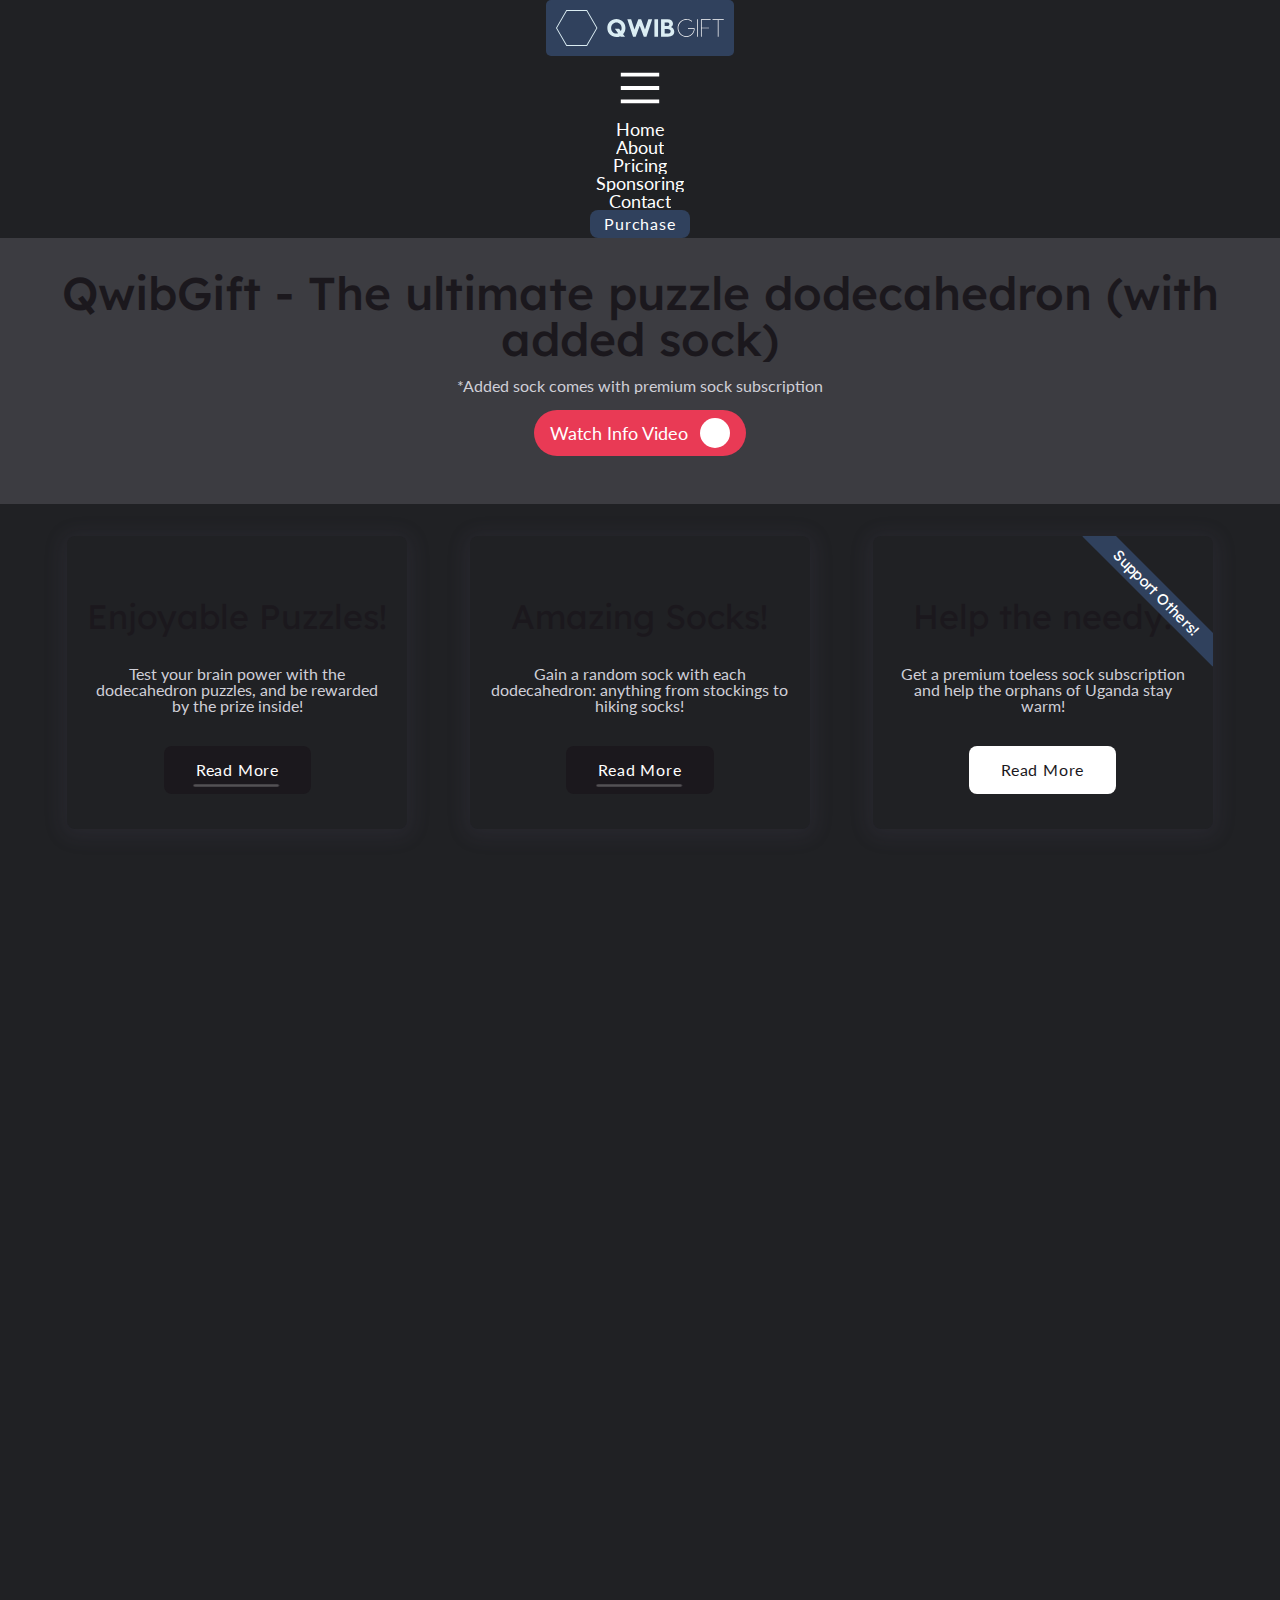
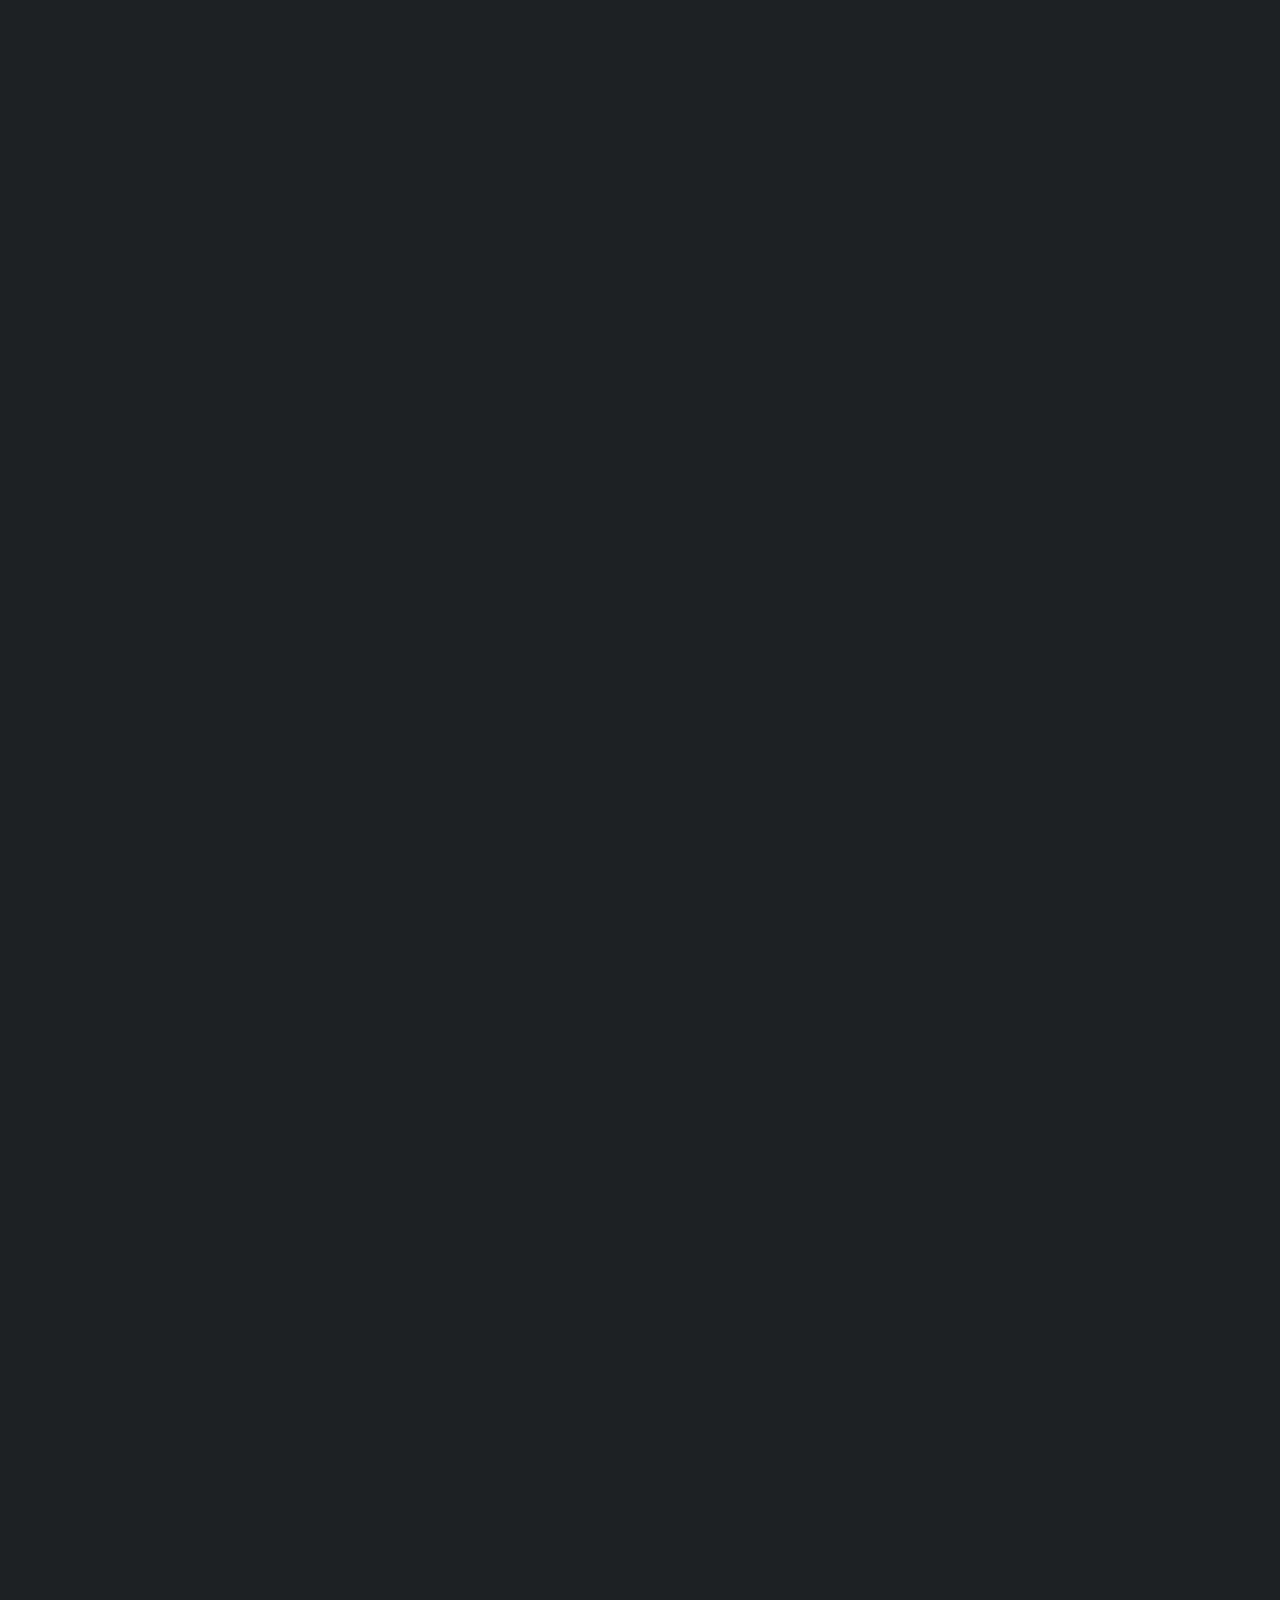
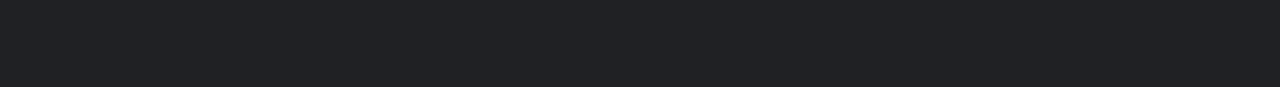
==== home/index.html @ b1cba9c9 "Index mobile compatibility" ====
<!DOCTYPE html>
<html>

<head>
	<meta charset="UTF-8">
	<meta name="viewport" content="width=device-width, initial-scale=1.0">
	<meta http-equiv="X-UA-Compatible" content="ie=edge">

	<title>QwibGift</title>

	<link rel="stylesheet" href="../resources/css/global.css">

	<link rel="stylesheet" href="../resources/css/styles/colors/palette-global.css">
	<link rel="stylesheet" href="../resources/css/styles/colors/c03.css">

	<link rel="stylesheet" href="../resources/css/styles/fonts/font-global.css">
	<link rel="stylesheet" href="../resources/css/styles/fonts/f01.css">

	<link rel="stylesheet" href="../resources/css/styles/btn/global.css">
	<link rel="stylesheet" href="../resources/css/styles/btn/round.css">

	<link rel="stylesheet" href="../resources/css/styles/sections/layout-headline.css">

	<link rel="stylesheet" href="../resources/css/styles/sections/layouts.css">

	<link rel="stylesheet" href="../resources/css/darktoggle.css">
	<link rel="stylesheet" href="../resources/css/grid.css">
	<link rel="stylesheet" href="../resources/css/header.css">
	<link rel="stylesheet" href="../resources/css/footer.css">
	<link rel="stylesheet" href="../resources/css/index.css">

	<link rel="stylesheet" href="../resources/css/animate.css">

	<!-- Font Awesome Source -->
	<script src="https://kit.fontawesome.com/73a2cc1270.js" crossorigin="anonymous">

	</script>

</head>

<body class="dark transition" id="body">

	<header>
		<nav class="header header-light sticky" data-offset="500">
			<div class="sheet sheet-1 grid-layout notransition bounceInDown animated slow">

				<a class="header-logo btn btn-1 grid-item grid-item-1">
					<svg width="188" height="56" viewBox="0 0 377 112" class="qwibgiftlogo">
						<defs></defs>
						<g featurekey="rootContainer" transform="matrix(1,0,0,1,0,0)" fill="var(--colors-primary)" class="logoBackground">
							<rect xmlns="http://www.w3.org/2000/svg" width="377" height="112" rx="10" ry="10"></rect>
						</g>
						<g featurekey="nRdZyp-0" transform="matrix(0.8862083520949727,0,0,0.8862083520949727,20,20)" fill="#dbedf3">
							<path xmlns="http://www.w3.org/2000/svg" d="M23.453,81.245L0,40.623L23.453,0H70.36l23.454,40.623L70.36,81.245H23.453z M69.205,79.246l22.299-38.622L69.205,1.999  H24.609L2.31,40.624l22.299,38.622H69.205L69.205,79.246z"></path>
						</g>
						<g featurekey="nameLeftFeature-0" transform="matrix(2.500000066227385,0,0,2.500000066227385,120.7500008940697,23.49999675485814)"
						 fill="#dbedf3">
							<path d="M15.42 13 c0 1.98 -0.72 3.66 -1.88 4.92 l1.56 2.08 l-3.44 0 l-0.36 -0.48 c-0.96 0.44 -2.02 0.68 -3.14 0.68 c-3.9 0 -7.26 -2.94 -7.26 -7.2 s3.36 -7.2 7.26 -7.2 s7.26 2.94 7.26 7.2 z M8.16 17.46 c0.5 0 0.96 -0.08 1.4 -0.24 l-2.66 -3.54 l3.44 0 l1.36 1.82 c0.44 -0.7 0.68 -1.56 0.68 -2.5 c0 -2.6 -1.86 -4.46 -4.22 -4.46 s-4.22 1.86 -4.22 4.46 s1.86 4.46 4.22 4.46 z M36.86 6 l-4.6 14 l-2.1 0 l-3.28 -8.86 l-3.26 8.86 l-2.1 0 l-4.6 -14 l3.08 0 l2.68 8.3 l3.06 -8.3 l2.3 0 l3.06 8.3 l2.68 -8.3 l3.08 0 z M41.58 6 l0 14 l-2.92 0 l0 -14 l2.92 0 z M51.7 12.24 c1.48 0.4 2.88 1.72 2.88 3.66 c0 2.54 -1.6 4.1 -5.08 4.1 l-5.52 0 l0 -14 l5.22 0 c2.9 0 4.36 1.64 4.36 3.52 c0 1.48 -0.96 2.32 -1.86 2.72 z M48.92 8.56 l-2.02 0 l0 2.82 l2.02 0 c1.24 0 1.74 -0.58 1.74 -1.42 c0 -0.9 -0.58 -1.4 -1.74 -1.4 z M49.34 17.44 c1.6 0 2.32 -0.66 2.32 -1.9 c0 -1.06 -0.72 -1.8 -2.44 -1.8 l-2.32 0 l0 3.7 l2.44 0 z"></path>
						</g>
						<g featurekey="nameRightFeature-0" transform="matrix(2.500000066227385,0,0,2.500000066227385,261.7499985098839,23.49999675485814)"
						 fill="#ffffff">
							<path d="M14.52 13.3 c0.04 4.28 -3.02 6.9 -6.56 6.9 s-7.06 -2.98 -7.06 -7.2 s3.62 -7.2 7.06 -7.2 c1.68 0 3.26 0.6 4.56 1.66 l-0.4 0.46 c-1.18 -1 -2.64 -1.52 -4.1 -1.52 c-3.14 0 -6.54 2.68 -6.54 6.6 s3.28 6.6 6.48 6.6 c3 0 5.74 -2.02 6 -5.74 l-4.76 0 l0 -0.56 l5.32 0 z M17.2 6 l0 14 l-0.58 0 l0 -14 l0.58 0 z M27.36 6.52 l-7.18 0 l0 6.18 l5.94 0 l0 0.5 l-5.94 0 l0 6.8 l-0.58 0 l0 -14 l7.76 0 l0 0.52 z M37.9 6 l0 0.58 l-4.22 0 l0 13.42 l-0.58 0 l0 -13.42 l-4.24 0 l0 -0.58 l9.04 0 z"></path>
						</g>
					</svg>
				</a>

				<div class="header-burger grid-item grid-item-8 btn btn-3">

					<button id="header-burger" class="menu" onclick="this.classList.toggle('opened');this.setAttribute('aria-expanded', this.classList.contains('opened'));toggleMobileItemList()" aria-label="Main Menu">
                            <svg width="64" height="64" viewBox="0 0 100 100">
                                <path class="line line1" d="M 20,29.000046 H 80.000231 C 80.000231,29.000046 94.498839,28.817352 94.532987,66.711331 94.543142,77.980673 90.966081,81.670246 85.259173,81.668997 79.552261,81.667751 75.000211,74.999942 75.000211,74.999942 L 25.000021,25.000058" />
                                <path class="line line2" d="M 20,50 H 80" />
                                <path class="line line3" d="M 20,70.999954 H 80.000231 C 80.000231,70.999954 94.498839,71.182648 94.532987,33.288669 94.543142,22.019327 90.966081,18.329754 85.259173,18.331003 79.552261,18.332249 75.000211,25.000058 75.000211,25.000058 L 25.000021,74.999942" />
                            </svg>
                        </button>
                        
                    </div>

				<div class="header-item grid-item grid-item-2 body-large">
					<a class="header-link active"><span>Home</span></a>
                    </div>

                    <div class="header-item grid-item grid-item-3 body-large">
                        <a class="header-link" href="../about"><span>About</span></a>
                    </div>

                    <div class="header-item grid-item grid-item-4 body-large">
                        <a class="header-link" href="../pricing"><span>Pricing</span></a>
                    </div>

                    <div class="header-item grid-item grid-item-5 body-large">
                        <a class="header-link" href="../sponsoring"><span>Sponsoring</span></a>
                    </div>

                    <div class="header-item grid-item grid-item-6 body-large">
                        <a class="header-link" href="../contact"><span>Contact</span></a>
                    </div>

                    <div class="header-item grid-item grid-item-7 body-large">
                        <a class="btn btn-2 btn-solid btn-solid-primary" style="--btn-solid-padding-primary: 6px 14px; background-color:var(--colors-primary)" href="../pricing">Purchase</a>
                    </div>

                    

                </div>
            </nav>
        </header>



        <section class="section section-1">
            <div class="sheet sheet-1 grid-layout">

                <h3 class="grid-item grid-item-1 animated bounceInLeft">QwibGift - The ultimate puzzle dodecahedron (with added sock)</h3>

                <p class="grid-item grid-item-2 body animated bounceInLeft delay-20ms">*Added sock comes with premium sock subscription</p>

                <a href="#" class="grid-item grid-item-3 btn btn-1 body-large animated bounceInLeft delay-40ms">
                    Watch Info Video 
                    <i class="fas fa-play-circle btn-play-icon" style="color: var(--colors-secondary)!important"></i>
                </a>

                <div class="grid-item grid-item-4 animated bounceInRight delay-60ms">
                    <img src="../resources/img/dodecahedron.png" alt="" width="256" preserveAspectRatio="true" class="notransition">
                </div>

                <div class="sheet-background grid-item grid-item-5"></div>

            </div>
        </section>



        <section class="section section-2">
            <div class="sheet sheet-1 grid-layout animated fadeInUp delay-60ms">

                <div class="tile-card grid-item grid-item-1">

                    <div class="icon">
                        <img src="../resources/img/cards/card-1.svg" alt="" class="image image-1">
                    </div>

                    <div class="main">
                        <h5>Enjoyable Puzzles!</h5>
                        <p class="body">Test your brain power with the dodecahedron puzzles, and be rewarded by the prize inside!</p>
                        <a href="../about" class="btn btn-1 btn-solid btn-solid-primary btn-scribble">
                            <span>
                                Read More
                                <svg viewBox="0 0 70 36">
                                    <path d="M6.9739 30.8153H63.0244C65.5269 30.8152 75.5358 -3.68471 35.4998 2.81531C-16.1598 11.2025 0.894099 33.9766 26.9922 34.3153C104.062 35.3153 54.5169 -6.68469 23.489 9.31527" />
                                </svg>
                            </span>
                        </a>
                    </div>

                </div>

                <div class="tile-card grid-item grid-item-2">

                    <div class="icon">
                        <img src="../resources/img/cards/card-2.svg" alt="" class="image image-2">
                    </div>

                    <div class="main">
                        <h5>Amazing Socks!</h5>
                        <p class="body">Gain a random sock with each dodecahedron: anything from stockings to hiking socks!</p>
                        <a href="../about" class="btn btn-2 btn-solid btn-solid-primary btn-scribble">
                            <span>
                                Read More
                                <svg viewBox="0 0 70 36">
                                    <path d="M6.9739 30.8153H63.0244C65.5269 30.8152 75.5358 -3.68471 35.4998 2.81531C-16.1598 11.2025 0.894099 33.9766 26.9922 34.3153C104.062 35.3153 54.5169 -6.68469 23.489 9.31527" />
                                </svg>
                            </span>
                        </a>
                    </div>

                </div>

                <div class="tile-card grid-item grid-item-3">
                    <h6 class="banner animated zoomIn delay-1s">Support Others!</h6>

                    <div class="icon">
                        <img src="../resources/img/cards/card-3.svg" alt="" class="image image-3">
                    </div>

                    <div class="main">
                        <h5>Help the needy!</h5>
                        <p class="body">Get a premium toeless sock subscription and help the orphans of Uganda stay warm!</p>
                        <a href="../about" class="btn btn-3 btn-solid btn-solid-secondary btn-scribble">
                            <span>
                                Read More
                                <svg viewBox="0 0 70 36">
                                    <path d="M6.9739 30.8153H63.0244C65.5269 30.8152 75.5358 -3.68471 35.4998 2.81531C-16.1598 11.2025 0.894099 33.9766 26.9922 34.3153C104.062 35.3153 54.5169 -6.68469 23.489 9.31527" />
                                </svg>
                            </span>
                        </a>
                    </div>

                </div>

            </div>
        </section>



        <section class="section section-3">
            <div class="sheet sheet-1 grid-layout">

                <div class="grid-item grid-item-6 animated fadeInRight">
                    <img src="../resources/img/satisfied.svg" alt="" class="image image-1">
                </div>

                <div class="grid-item grid-item-1 animated fadeInUp">
                    <p class="caption body-large">About Us</p>
                </div>

                <div class="grid-item grid-item-2 animated fadeInUp">
                    <h3>The number #1 Gift Subscription Service</h3>
                </div>

                <div class="grid-item grid-item-3 animated fadeInUp">
                    <div class="divider"></div>
                </div>

                <div class="grid-item grid-item-4 animated fadeInUp">
                    <p class="body-large">QwibGift is the world’s best subscription service for using your brain and also increasing your sock collection. At the end of each month you’ll receive a box containing an amazing dodecahedron, with a puzzle to open it, that help level up your thinking skills, knowledge, or warmth of your feet. For such a low cost, the service is well worth it!</p>
                </div>

                <div class="grid-item grid-item-5 animated fadeInUp">
                    <a href="../about" class="btn btn-1 btn-solid btn-solid-secondary btn-scribble">
                        <span>
                            Read More
                            <svg viewBox="0 0 70 36">
                                <path d="M6.9739 30.8153H63.0244C65.5269 30.8152 75.5358 -3.68471 35.4998 2.81531C-16.1598 11.2025 0.894099 33.9766 26.9922 34.3153C104.062 35.3153 54.5169 -6.68469 23.489 9.31527" />
                            </svg>
                        </span>
                    </a>
                </div>

                <div class="sheet-background grid-item grid-item-7"></div>

            </div>
        </section>



        <section class="section section-4">
            <div class="sheet sheet-1 grid-layout notransition">

                <div class="grid-item grid-item-1">
                    <p class="caption body-large">About The Prize</p>
                </div>

                <div class="grid-item grid-item-2">
                    <h3 style="height: 1.2em;">The Dodecahedron: more info</h3>
                </div>

                <div class="grid-item grid-item-3">
                    <div class="divider"></div>
                </div>

                <div class="grid-item grid-item-4 container">
                    <div class="container-item">
                        <div class="icon">
                            <i class="fas fa-socks"></i>
                        </div>
                        <h5>Socks!</h5>
                        <p class="body">If you get a sock subscription, there is a 100% chance to get a sock inside your dodecahedron</p>
                    </div>
                    <div class="container-item">
                        <div class="icon">
                            <i class="fas fa-recycle"></i>
                        </div>
                        <h5>Recyclable!</h5>
                        <p class="body">Qwibgift, in its efforts to help the environment, have made every substance in the package entirely recyclable</p>
                    </div>
                    <div class="container-item">
                        <div class="icon">
                            <i class="fa-solid fa-money-bill-1-wave"></i>
                        </div>
                        <h5>Affordable!</h5>
                        <p class="body">At a base price of £7.49 a month, and a charity subscription of £12.99, what reason is there to not get it?</p>
                    </div>
                    <div class="container-item">
                        <div class="icon">
                            <i class="fas fa-puzzle-piece"></i>
                        </div>
                        <h5>Puzzles!</h5>
                        <p class="body">We have a wide variety of puzzles, which a random one gets chosen from and placed onto your dodecahedron. Can you solve it?</p>
                    </div>
                    <div class="container-item">
                        <div class="icon">
                            <i class="fas fa-shapes"></i>
                        </div>
                        <h5>Complete the Set!</h5>
                        <p class="body">Subscribe for two months and get both socks! Test your luck and see if you can get two of the same!</p>
                    </div>
                    <div class="container-item">
                        <div class="icon">
                            <i class="fas fa-hand-holding-medical"></i>
                        </div>
                        <h5>Support Others!</h5>
                        <p class="body">Subscribe to our Toeless tier and support orphans in uganda (read more). Not only that, you can also get the first month on us!</p>
                    </div>
                    <div class="container-item">
                        <div class="icon">
                            <i class="fas fa-pause"></i>
                        </div>
                        <h5>EFAP Support!</h5>
                        <p class="body">Thanks to EFAP for promoting our services! Because of them, we have already helped 574+ Ugandan Orphans! </p>
                    </div>
                    <div class="container-item">
                        <div class="icon">
                            <i class="fas fa-hand-holding-dollar"></i>
                        </div>
                        <h5>30 Day Guarantee!</h5>
                        <p class="body">Full refund guarantee for 30 days after your first dodecahedron arrives - in case you arent satisfied!</p>
                    </div>
                </div>

            </div>
        </section>



        <section class="section section-5">

            <div class="sheet sheet-1 grid-layout">

                <div class="grid-item grid-item-1">
                    <p class="caption body-large">Pricing Plan</p>
                </div>

                <div class="grid-item grid-item-2">
                    <h3 style="height: 1.2em;">Choose the right tier for you</h3>
                </div>

                <div class="grid-item grid-item-3">
                    <div class="divider"></div>
                </div>

            </div>

            <div class="sheet sheet-2 grid-layout">

                <div class="tile-card grid-item grid-item-1">

                    <div class="main">
                        <p class="tier-name caption body-large">Basic</p>
                        
                        <div class="price">
                            <span class="symbol body">£</span>
                            <h1>7<span class="suffix">.49</span></h1>
                        </div>

                        <h5>Per month</h5>
                        <div class="divider"></div>

                        <div class="includes body">
                            <p>Dodecahedron <span class="suffix">with puzzle</span></p>
                            <p>Surprise gift <span class="suffix">inside</span></p>
                            <p>Upgrade tiers with <span class="suffix">refferal code</span></p>
                        </div>
                        <div class="divider"></div>

                        <a href="../pricing/tier1" class="btn btn-1 btn-solid btn-solid-primary btn-scribble">
                            <span>
                                Subscribe
                                <svg viewBox="0 0 70 36">
                                    <path d="M6.9739 30.8153H63.0244C65.5269 30.8152 75.5358 -3.68471 35.4998 2.81531C-16.1598 11.2025 0.894099 33.9766 26.9922 34.3153C104.062 35.3153 54.5169 -6.68469 23.489 9.31527" />
                                </svg>
                            </span>
                        </a>
                    </div>

                </div>

                <div class="tile-card grid-item grid-item-2">

                    <div class="main">
                        <p class="tier-name caption body-large">Sock</p>
                        
                        <div class="price">
                            <span class="symbol body">£</span>
                            <h1>9<span class="suffix">.99</span></h1>
                        </div>

                        <h5>Per month</h5>
                        <div class="divider"></div>

                        <div class="includes body">
                            <p>All of the previous tier, <span class="suffix"> plus...</span></p>
                            <p>Gauranteed sock included <span class="suffix">with the gift</span></p>
                            <p>30 day money back <span class="suffix">gaurantee</span></p>
                        </div>
                        <div class="divider"></div>

                        <a href="../pricing/tier2" class="btn btn-2 btn-solid btn-solid-primary btn-scribble">
                            <span>
                                Subscribe
                                <svg viewBox="0 0 70 36">
                                    <path d="M6.9739 30.8153H63.0244C65.5269 30.8152 75.5358 -3.68471 35.4998 2.81531C-16.1598 11.2025 0.894099 33.9766 26.9922 34.3153C104.062 35.3153 54.5169 -6.68469 23.489 9.31527" />
                                </svg>
                            </span>
                        </a>
                    </div>

                </div>

                <div class="tile-card grid-item grid-item-3">

                    <div class="main">
                        <p class="tier-name caption body-large">Charity</p>
                        
                        <div class="price">
                            <span class="symbol body">£</span>
                            <h1>12<span class="suffix">.49</span></h1>
                        </div>

                        <h5>Per month</h5>
                        <div class="divider"></div>

                        <div class="includes body">
                            <p>Toeless socks <span class="suffix">for added flair</span></p>
                            <p>Keep Ugandan Orphans <span class="suffix">warm</span></p>
                            <p>Help others <span class="suffix">while having fun</span></p>
                        </div>
                        <div class="divider"></div>

                        <a href="../pricing/tier3" class="btn btn-3 btn-solid btn-solid-secondary btn-scribble">
                            <span>
                                Subscribe
                                <svg viewBox="0 0 70 36">
                                    <path d="M6.9739 30.8153H63.0244C65.5269 30.8152 75.5358 -3.68471 35.4998 2.81531C-16.1598 11.2025 0.894099 33.9766 26.9922 34.3153C104.062 35.3153 54.5169 -6.68469 23.489 9.31527" />
                                </svg>
                            </span>
                        </a>
                    </div>

                </div>

            </div>

            <div class="mobile-btn">
                <a href="../pricing" class="btn btn-4 btn-solid btn-solid-secondary btn-scribble">
                            <span>
                                See Tiers
                                <svg viewBox="0 0 70 36">
                                    <path d="M6.9739 30.8153H63.0244C65.5269 30.8152 75.5358 -3.68471 35.4998 2.81531C-16.1598 11.2025 0.894099 33.9766 26.9922 34.3153C104.062 35.3153 54.5169 -6.68469 23.489 9.31527" />
                                </svg>
                            </span>
                        </a>
            </div>
        </section>



        <footer>
            <div class="sheet sheet-1 grid-layout">

                    <div class="grid-item grid-item-1">
                        <h3>Services</h3>
                        <ul>
                            <li class="body-small"><a href="../pricing">Pricing</a></li>
                            <li class="body-small"><a href="../about/charity">Charity</a></li>
                            <li class="body-small"><a href="../sponsoring">Sponsorships</a></li>
                        </ul>
                    </div>

                    <div class="grid-item grid-item-2">
                        <h3>About</h3>
                        <ul>
                            <li class="body-small"><a href="../about">Info</a></li>
                            <li class="body-small"><a href="../contact">Contact Us</a></li>
                            <li class="body-small"><a href="../about/legal">Legal</a></li>
                        </ul>
                    </div>

                    <div class="grid-item grid-item-3">
                        <p class="copyright body-large">Qwibgift © 2021</p>
                    </div>
                </div>
            </div>
        </footer>

        <div class="darkmode">
            <div class="day-night ">
                <button class="toggle">
                    <div>
                        <svg class="sun" viewBox="0 0 24 24">
                            <g class="lines">
                                <line x1="1" y1="12" x2="2" y2="12"/>
                                <line x1="4.2" y1="4.2" x2="4.9" y2="4.9"/>
                                <line x1="12" y1="1" x2="12" y2="2"/>
                                <line x1="19.8" y1="4.2" x2="19.1" y2="4.9"/>
                                <line x1="23" y1="12" x2="22" y2="12"/>
                                <line x1="19.8" y1="19.8" x2="19.1" y2="19.1"/>
                                <line x1="12" y1="23" x2="12" y2="22"/>
                                <line x1="4.2" y1="19.8" x2="4.9" y2="19.1"/>
                            </g>
                            <circle cx="12" cy="12" r="6"/>
                        </svg>
                        <svg class="moon" viewBox="0 0 24 24">
                            <path d="M18,16C12.5,16,8,11.5,8,6 c0-0.9,0.1-1.8,0.4-2.6C4.1,4.5,1,8.4,1,13c0,5.5,4.5,10,10,10c4.6,0,8.5-3.1,9.6-7.4C19.8,15.9,18.9,16,18,16z"/>
                            <g class="star-1">
                                <line x1="15" y1="1" x2="15" y2="5"/>
                                <line x1="13" y1="3" x2="17" y2="3"/>
                            </g>
                            <g class="star-2">
                                <line x1="21" y1="7" x2="21" y2="11"/>
                                <line x1="19" y1="9" x2="23" y2="9"/>
                            </g>
                        </svg>
                    </div>
                    <svg class="line" viewBox="0 0 52 36"></svg>
                </button>
            </div>
        </div>

        <script src="../resources/js/detect.js"></script>
        <script src="../resources/js/header.js"></script>

        <script src='../resources/js/darktogglegsap.js'></script>
        <script id="rendered-js" src="../resources/js/darktoggle.js"></script>

        <script src="../resources/js/addTransition.js"></script>

    </body>
</html>
---- resources/css/global.css ----
.light {
    --background:var(--colors-light);
    --alt-background:rgb(237, 237, 250);
    --color:var(--colors-dark);
    --p-color:var(--colors-grey-400);
    --footer-bg:var(--colors-grey-100);
    --footer-c:var(--color);
}

.dark {
    --background:#202124;
    --alt-background:rgb(60, 60, 65);
    --color:var(--colors-light);
    --p-color:var(--colors-grey-100);
    --footer-bg:var(--colors-grey-800);
}


.notransition {
    transition: none;
}

.menu {
  background-color: transparent;
  border: none;
  cursor: pointer;
  display: flex;
  padding: 0;
}
.line {
  fill: none;
  stroke: var(--color);
  stroke-width: 6;
  transition: stroke-dasharray 600ms cubic-bezier(0.4, 0, 0.2, 1),
    stroke-dashoffset 600ms cubic-bezier(0.4, 0, 0.2, 1);
}
.line1 {
  stroke-dasharray: 60 207;
  stroke-width: 6;
}
.line2 {
  stroke-dasharray: 60 60;
  stroke-width: 6;
}
.line3 {
  stroke-dasharray: 60 207;
  stroke-width: 6;
}
.opened .line1 {
  stroke-dasharray: 90 207;
  stroke-dashoffset: -134;
  stroke-width: 6;
}
.opened .line2 {
  stroke-dasharray: 1 60;
  stroke-dashoffset: -30;
  stroke-width: 6;
}
.opened .line3 {
  stroke-dasharray: 90 207;
  stroke-dashoffset: -134;
  stroke-width: 6;
}










:root {
    --section-width:1440px;
    --m-section-width:800px;
}

html {
    overflow-x: hidden;
}

body {
    max-width: 100%;
    height: 100vh;
    overflow-x:hidden;
    overflow-y:auto;
}

p {
    color:var(--p-color)!important;
}

::-webkit-scrollbar {
	width: 4px;
    z-index: 9999999999999999999;
    background: transparent;
}

::-webkit-scrollbar-thumb {
	background: var(--colors-primary-accent); 
}

::-webkit-scrollbar-thumb:hover {
  	background: var(--colors-accent-2-accent);
}

::-webkit-scrollbar-track {
  	border-radius: 10px;
}

::-webkit-scrollbar-track-piece {
	background: transparent;
}

img  {
    pointer-events:none;
}

body {
    margin:0px!important;
}

div,h1,h2,h3,h4,h5,h6,p {
    margin: 0;
}

h1,h2,h3,h4,h5,h6,p {
    background-color: transparent!important;
    transition: none
}

a {
    text-decoration:none;
    color:inherit;
}

.section {
    --block-padding: 32px 0 32px 0;
}

.sheet {
    width: var(--section-width) !important;
    margin: 0 auto !important;
    height:auto;
    background-color:inherit;
}

.qwibgiftlogo .logoBackground {
    transition: all .3s ease;
}

.qwibgiftlogo:hover .logoBackground,
.qwibgiftlogo:active .logoBackground,
.qwibgiftlogo:focus .logoBackground,
.qwibgiftlogo:focus-within .logoBackground {
    fill: var(--colors-primary-dark);
}

.btn-scribble span {
    display: inline-block;
    position: relative;
    text-decoration: none;
    color: inherit;
    margin: 0 var(--spacing, 0px);
    transition: margin .25s;
    background-color:transparent;
}

.btn-scribble span svg {
    height: 45px;
    position: absolute;
    left: 50%;
    bottom: -7px;
    transform: translate(-50%, 7px) translateZ(0) scaleX(1.2);
    fill: none;
    stroke: var(--colors-light);
    stroke-linecap: round;
    stroke-width: 2px;
    stroke-dasharray: var(--offset, 69px) 278px;
    stroke-dashoffset: 361px;
    transition: stroke .25s ease var(--stroke-delay, 0s), stroke-dasharray .35s;
    opacity: .25;
}

.btn-scribble:hover span svg,
.btn-scribble:active span svg,
.btn-scribble:focus span svg,
.btn-scribble:focus-within span svg {
    --spacing: 4px;
    --stroke-delay: .1s;
    --offset: 180px;
}

.divider {
    margin-top: 16px;
    margin-bottom: 32px;
    width: 96px;
    height: 4px;
    border-radius: 40px;
    background-color: var(--colors-accent-1);
}

.sheet-background {
    background-color: var(--alt-background)!important;
    border-radius: 30px;
}

.tile-card {
    --text: center!important;
    --grid-item-padding: 32px 20px!important;
    margin: 0 auto;
    max-width: 300px;
    border-radius: 8px;
    box-shadow: 0 3px 20px 5px rgb(95 92 120 / 12%);
}

.banner {
    display: block;
    width: 120px;
    height: 24px;
    color: var(--colors-light);
    background-color: var( --colors-primary)!important;
    -ms-transform: rotate(45deg);
    -webkit-transform: rotate(45deg);
    transform: rotate(45deg);
    position: absolute;
    text-align: center;
    line-height: 24px;
    right: -35px;
    top: 45px;
    font-size: 15px;
    padding: 0 32px;
}

.caption {
    text-transform: uppercase!important;
    letter-spacing: 3px!important;
    font-weight: 500!important;
    color: var(--p-color)!important;
}


.price .symbol {
    display: inline-block;
    vertical-align: top;
    font-weight: 700;
    font-size: 28px;
    font-family:var(--font-primary);
    transform: translateY(5px);
}

.price h1 {
    display: inline-block;
    font-weight: 600;
}

.price h1 .suffix {
    color:var(--p-color);
    font-size:0.5em;
}

















































.strikethrough {
    text-decoration: line-through 4px!important;
    opacity: .6;
}








i {
    color:inherit!important;
}

html,body,div,span,applet,object,iframe,h1,h2,h3,h4,h5,h6,p,blockquote,pre,a,abbr,acronym,address,big,cite,code,del,dfn,em,img,ins,kbd,q,s,samp,small,strike,strong,sub,sup,tt,var,b,u,i,center,dl,dt,dd,ol,ul,li,fieldset,form,label,legend,table,caption,tbody,tfoot,thead,tr,th,td,article,aside,canvas,details,embed,figure,figcaption,footer,header,hgroup,menu,nav,output,ruby,section,summary,time,mark,audio,video {
    color:var(--color);
    background-color:var(--background);
    margin: 0;
	padding: 0;
	border: 0;
	font-size: 100%;
	font: inherit;
	vertical-align: baseline;
}

article, aside, details, figcaption, figure, 
footer, header, hgroup, menu, nav, section {
	display: block;
}
body {
	line-height: 1;
}
ol, ul {
	list-style: none;
}
blockquote, q {
	quotes: none;
}
blockquote:before, blockquote:after,
q:before, q:after {
	content: '';
	content: none;
}
table {
	border-collapse: collapse;
	border-spacing: 0;
}
---- resources/css/styles/colors/palette-global.css ----
:root {
    --colors-dark: #1B181D;
    --colors-light: #fff;
    --colors-danger: #EA5D5C;
    --colors-success: #4dbd74;
    --colors-warning: #ffc107;
    --colors-grey-100: #cfcfd7;
    --colors-grey-200: #c2cfd6;
    --colors-grey-300: #c1c1cf;
    --colors-grey-400: #9f9fab;
    --colors-grey-500: #6d6d83;
    --colors-grey-600: #5c6970;
    --colors-grey-700: #454f54;
    --colors-grey-800: #2e3538;
    --colors-grey-900: #2e3538;
}

/* 17 Palletes */
---- resources/css/styles/colors/c03.css ----
:root {
    --colors-primary: #30415D;
    --colors-accent-1: #4C7BAC;
    --colors-accent-2: #88A4CA;
    --colors-secondary: #E93A55;
    --colors-primary-dark: #1F2A3D;
    --colors-accent-1-dark: #3D638A;
    --colors-accent-2-dark: #6488BA;
    --colors-primary-light: #425980;
    --colors-accent-1-light: #6E96BF;
    --colors-accent-2-light: #AABED9;
    --colors-primary-accent: #394E6F;
    --colors-secondary-dark: #D81836;
    --colors-accent-1-accent: #5C89B7;
    --colors-accent-2-accent: #99B1D1;
    --colors-secondary-light: #EE687C;
    --colors-secondary-accent: #EC5169;
}
---- resources/css/styles/fonts/font-global.css ----
:root {
    --h1-color: var(--colors-dark);
    --h1-font-size: 58px;
    --h1-font-style: normal;
    --h1-font-family: var(--font-primary);
    --h1-font-weight: 500;
    --h1-line-height: 1;
    --h1-m-font-size: 40px;
    --h1-letter-spacing: normal;
    --h1-text-transform: none;
    --h1-text-decoration: none;

    --h2-color: var(--colors-dark);
    --h2-font-size: 52px;
    --h2-font-style: normal;
    --h2-font-family: var(--font-primary);
    --h2-font-weight: 500;
    --h2-line-height: 1;
    --h2-m-font-size: 36px;
    --h2-letter-spacing: normal;
    --h2-text-transform: none;
    --h2-text-decoration: none;

    --h3-color: var(--colors-dark);
    --h3-font-size: 46px;
    --h3-font-style: normal;
    --h3-font-family: var(--font-primary);
    --h3-font-weight: 500;
    --h3-line-height: 1;
    --h3-m-font-size: 32px;
    --h3-letter-spacing: normal;
    --h3-text-transform: none;
    --h3-text-decoration: none;

    --h4-color: var(--colors-dark);
    --h4-font-size: 40px;
    --h4-font-style: normal;
    --h4-font-family: var(--font-primary);
    --h4-font-weight: 500;
    --h4-line-height: 1;
    --h4-m-font-size: 28px;
    --h4-letter-spacing: normal;
    --h4-text-transform: none;
    --h4-text-decoration: none;

    --h5-color: var(--colors-dark);
    --h5-font-size: 34px;
    --h5-font-style: normal;
    --h5-font-family: var(--font-primary);
    --h5-font-weight: 400;
    --h5-line-height: 1;
    --h5-m-font-size: 24px;
    --h5-letter-spacing: normal;
    --h5-text-transform: none;
    --h5-text-decoration: none;

    --h6-color: var(--colors-dark);
    --h6-font-size: 28px;
    --h6-font-style: normal;
    --h6-font-family: var(--font-primary);
    --h6-font-weight: 400;
    --h6-line-height: 1;
    --h6-m-font-size: 20px;
    --h6-letter-spacing: normal;
    --h6-text-transform: none;
    --h6-text-decoration: none;

    --body-color: var(--colors-dark);
    --body-font-size: 16px;
    --body-font-style: normal;
    --body-font-family: var(--font-secondary);
    --body-font-weight: 400;
    --body-line-height: 1;
    --body-m-font-size: 16px;
    --body-letter-spacing: normal;
    --body-text-transform: normal;
    --body-text-decoration: none;

    --nav-link-color: var(--colors-dark);
    --nav-link-font-size: 16px;
    --nav-link-font-style: normal;
    --nav-link-font-family: var(--font-primary);
    --nav-link-font-weight: 400;
    --nav-link-line-height: 1;
    --nav-link-m-font-size: 16px;
    --nav-link-letter-spacing: normal;
    --nav-link-text-transform: none;
    --nav-link-text-decoration: none;

    --body-large-color: var(--colors-dark);
    --body-large-font-size: 18px;
    --body-large-font-style: normal;
    --body-large-font-family: var(--font-secondary);
    --body-large-font-weight: normal;
    --body-large-line-height: 1;
    --body-large-m-font-size: 18px;
    --body-large-letter-spacing: normal;
    --body-large-text-transform: none;
    --body-large-text-decoration: none;

    --body-small-color: var(--colors-dark);
    --body-small-font-size: 14px;
    --body-small-font-style: normal;
    --body-small-font-family: var(--font-secondary);
    --body-small-font-weight: 400;
    --body-small-line-height: 1;
    --body-small-m-font-size: 14px;
    --body-small-letter-spacing: normal;
    --body-small-text-transform: none;
    --body-small-text-decoration: none;

    --btn-solid-font-family: var(--font-secondary);
    --btn-solid-font-size: 16px;
    --btn-solid-font-style: normal;
    --btn-solid-font-weight: normal;
    --btn-solid-line-height: 1;
    --btn-solid-letter-spacing: 0.05em;
}

h1 {
    font-family: var(--h1-font-family);
    font-size: var(--h1-font-size);
    font-style: var(--h1-font-style);
    font-weight: var(--h1-font-weight);
    line-height: var(--h1-line-height);
    color: var(--h1-color);
    -webkit-text-decoration: var(--h1-text-decoration);
    text-decoration: var(--h1-text-decoration);
    text-transform: var(--h1-text-transform);
    letter-spacing: var(--h1-letter-spacing)
}

h2 {
    font-family: var(--h2-font-family);
    font-size: var(--h2-font-size);
    font-style: var(--h2-font-style);
    font-weight: var(--h2-font-weight);
    line-height: var(--h2-line-height);
    color: var(--h2-color);
    -webkit-text-decoration: var(--h2-text-decoration);
    text-decoration: var(--h2-text-decoration);
    text-transform: var(--h2-text-transform);
    letter-spacing: var(--h2-letter-spacing)
}

h3 {
    font-family: var(--h3-font-family);
    font-size: var(--h3-font-size);
    font-style: var(--h3-font-style);
    font-weight: var(--h3-font-weight);
    line-height: var(--h3-line-height);
    color: var(--h3-color);
    -webkit-text-decoration: var(--h3-text-decoration);
    text-decoration: var(--h3-text-decoration);
    text-transform: var(--h3-text-transform);
    letter-spacing: var(--h3-letter-spacing)
}

h4 {
    font-family: var(--h4-font-family);
    font-size: var(--h4-font-size);
    font-style: var(--h4-font-style);
    font-weight: var(--h4-font-weight);
    line-height: var(--h4-line-height);
    color: var(--h4-color);
    -webkit-text-decoration: var(--h4-text-decoration);
    text-decoration: var(--h4-text-decoration);
    text-transform: var(--h4-text-transform);
    letter-spacing: var(--h4-letter-spacing)
}

h5 {
    font-family: var(--h5-font-family);
    font-size: var(--h5-font-size);
    font-style: var(--h5-font-style);
    font-weight: var(--h5-font-weight);
    line-height: var(--h5-line-height);
    color: var(--h5-color);
    -webkit-text-decoration: var(--h5-text-decoration);
    text-decoration: var(--h5-text-decoration);
    text-transform: var(--h5-text-transform);
    letter-spacing: var(--h5-letter-spacing)
}

h6 {
    font-family: var(--h6-font-family);
    font-size: var(--h6-font-size);
    font-style: var(--h6-font-style);
    font-weight: var(--h6-font-weight);
    line-height: var(--h6-line-height);
    color: var(--h6-color);
    -webkit-text-decoration: var(--h6-text-decoration);
    text-decoration: var(--h6-text-decoration);
    text-transform: var(--h6-text-transform);
    letter-spacing: var(--h6-letter-spacing)
}

.body-large {
    font-family: var(--body-large-font-family);
    font-size: var(--body-large-font-size);
    font-style: var(--body-large-font-style);
    font-weight: var(--body-large-font-weight);
    line-height: var(--body-large-line-height);
    color: var(--body-large-color);
    -webkit-text-decoration: var(--body-large-text-decoration);
    text-decoration: var(--body-large-text-decoration);
    text-transform: var(--body-large-text-transform);
    letter-spacing: var(--body-large-letter-spacing)
}

.body {
    font-family: var(--body-font-family);
    font-size: var(--body-font-size);
    font-style: var(--body-font-style);
    font-weight: var(--body-font-weight);
    line-height: var(--body-line-height);
    color: var(--body-color);
    -webkit-text-decoration: var(--body-text-decoration);
    text-decoration: var(--body-text-decoration);
    text-transform: var(--body-text-transform);
    letter-spacing: var(--body-letter-spacing)
}

.body-small {
    font-family: var(--body-small-font-family);
    font-size: var(--body-small-font-size);
    font-style: var(--body-small-font-style);
    font-weight: var(--body-small-font-weight);
    line-height: var(--body-small-line-height);
    color: var(--body-small-color);
    -webkit-text-decoration: var(--body-small-text-decoration);
    text-decoration: var(--body-small-text-decoration);
    text-transform: var(--body-small-text-transform);
    letter-spacing: var(--body-small-letter-spacing)
}
---- resources/css/styles/fonts/f01.css ----
@import url('https://fonts.googleapis.com/css2?family=Lexend:wght@100;200;300;400;500;600;700;800;900&display=swap');
@import url('https://fonts.googleapis.com/css2?family=Lato:ital,wght@0,100;0,300;0,400;0,700;0,900;1,100;1,300;1,400;1,700;1,900&family=Lexend&display=swap');

:root {
    --font-primary: "Lexend",sans-serif;
    --font-secondary: "Lato",sans-serif;
}
---- resources/css/styles/btn/global.css ----
:root {
    --btn-solid-padding-primary: 16px 32px;

    --btn-solid-primary-background-color: var(--colors-dark);
    --btn-solid-secondary-background-color: var(--colors-light);
    --btn-solid-primary-background-color-hover: var(--colors-grey-900);
    --btn-solid-secondary-background-color-hover: var(--colors-grey-100);

    --btn-solid-primary-color: var(--colors-light);
    --btn-solid-secondary-color: var(--colors-dark);

}

.btn-solid {
    display: inline-block;
    max-width: 100%;
    padding: var(--btn-solid-padding-primary);
    overflow: hidden;

    font-family: var(--btn-solid-font-family);
    font-size: var(--btn-solid-font-size);
    font-style: var(--btn-solid-font-style);
    font-weight: var(--btn-solid-font-weight);
    line-height: var(--btn-solid-line-height);
    text-align: center;

    -webkit-text-decoration: none;
    text-decoration: none;
    letter-spacing: var(--btn-solid-letter-spacing);

    white-space: nowrap;
    cursor: pointer;

    border: transparent;
    border-radius: var(--btn-solid-border-radius);

    box-shadow: none;

    transition: all 0.2s ease;
}

.btn-solid-primary {
    background-color: var(--btn-solid-primary-background-color);
    color: var(--btn-solid-primary-color);
}

.btn-solid-secondary {
    background-color: var(--btn-solid-secondary-background-color);
    color: var(--btn-solid-secondary-color);
}

.btn-solid-primary:hover {
    background-color: var(--btn-solid-primary-background-color-hover);
}

.btn-solid-secondary:hover {
    background-color: var(--btn-solid-secondary-background-color-hover);
}
---- resources/css/styles/btn/round.css ----
:root {
    --btn-solid-border-radius: 8px;
}
---- resources/css/styles/sections/layout-headline.css ----
/* STYLE 1 */

.layout-headline-1 {
    background-color:var(--local-bgcolor);
    color:var(--local-color);
    background-position: 50% 50%;
    height: fit-content;
    object-fit: cover;
    display: block;
    background-repeat: no-repeat;
    background-size: 200%;
    background-position-x: right;
}

.layout-headline-1-grid {
    --m-rows: 1;
    --block-padding: 64px 0 64px 0;
    --grid-gap-history: 16px 24px;
    --half-column-count: 6;

    --rows: 4;
    --width: 1440px;
    --row-gap: 16px;
    --row-size: 48px;
    --column-gap: 24px;
    --grid-width: 1440px;
    --column-count: 12;
    --block-padding: 16px 0px 16px 0px;
    --content-width: 1600px;
    --content-padding: 16px;
    --m-block-padding: 40px 16px 40px 16px;
    --oldContentWidth: 1600px;
}

.layout-headline-1 .grid-item-1 {
    --text: left;
    --align: flex-start;
    --justify: flex-start;
    --position: 2/4/5/4;
    --m-element-margin: 0 0 24px 0;
    --element-z-index: 2;
}

.layout-headline-1 .grid-item-2 {
    --text: left;
    --align: flex-start;
    --justify: center;
    --position: 1/4/2/9;
    --m-element-margin: 0;
    --element-z-index: 1;
}

.layout-headline-1 .grid-item-3 {
    --text: left;
    --align: flex-start;
    --justify: flex-start;
    --position: 3/12/4/14;
    --m-element-margin: 0 0 16px 0;
    --element-z-index: 3;
}

.layout-headline-1 .text-header {
    width: 530px;
}

.layout-headline-1 .text-caption {
    text-transform: uppercase;
}

/* STYLE 2 */

.layout-headline-2 {
    background-color:var(--local-bgcolor);
    color:var(--local-color);
    background-position: 50% 50%;
    height: fit-content;
    object-fit: cover;
    display: block;
    background-repeat: no-repeat;
    background-size: 200%;
    background-position-x: right;
}

.layout-headline-2-grid {
    --m-rows: 1;
    --block-padding: 64px 0 64px 0;
    --grid-gap-history: 16px 24px;
    --half-column-count: 6;

    --rows: 6;
    --width: 1440px;
    --row-gap: 16px;
    --row-size: 48px;
    --column-gap: 24px;
    --grid-width: 1440px;
    --column-count: 12;
    --block-padding: 16px 0px 16px 0px;
    --content-width: 1600px;
    --content-padding: 16px;
    --m-block-padding: 40px 16px 40px 16px;
    --oldContentWidth: 1600px;
}


.layout-headline-2 .grid-item-1 {
    --text: left;
    --align: flex-start;
    --justify: flex-start;
    --position: 2/1/5/4;
    --m-element-margin: 0 0 24px 0;
    --element-z-index: 2;
}

.layout-headline-2 .grid-item-2 {
    --text: center;
    --align: flex-start;
    --justify: center;
    --position: 1/1/1/1;
    --m-element-margin: 0 0 24px 0;
    --element-z-index: 1;

    width: var(--width);
}

.layout-headline-2 .grid-item-3 {
    --text: center;
    --align: flex-start;
    --justify: flex-start;
    --position: 4/6/6/6;
    --m-element-margin: 0 0 32px 0;
    --element-z-index: 2;

    word-wrap:break-word;
    transform: translateX(30px);
}

.layout-headline-2 .grid-item-4 {
    --text: center;
    --align: flex-start;
    --justify: center;
    --position: 6/8/6/8;
    --m-element-margin: 0 0 24px 0;
    --element-z-index: 1;
    width: calc(var(--column-width)*2);
}

.layout-headline-2 .text-header {
    width: 1440px;
    text-align: center;
}

.layout-headline-2 .text-caption {
    text-transform: uppercase;
}

/* STYLE 3 */

.layout-headline-3 {
    background-color:var(--local-bgcolor);
    color:var(--local-color);
    background-position: 50% 50%;
    height: fit-content;
    object-fit: cover;
    display: block;
    background-repeat: no-repeat;
    background-size: 200%;
    background-position-x: right;
}

.layout-headline-3-grid {
    --m-rows: 1;
    --block-padding: 64px 0 64px 0;
    --grid-gap-history: 16px 24px;
    --half-column-count: 6;

    --rows: 4;
    --width: 1440px;
    --row-gap: 16px;
    --row-size: 48px;
    --column-gap: 24px;
    --grid-width: 1440px;
    --column-count: 12;
    --block-padding: 16px 0px 16px 0px;
    --content-width: 1600px;
    --content-padding: 16px;
    --m-block-padding: 40px 16px 40px 16px;
    --oldContentWidth: 1600px;
}

.layout-headline-3 .grid-item-1 {
    --text: left;
    --align: flex-start;
    --justify: flex-start;
    --position: 2/4/5/4;
    --m-element-margin: 0 0 24px 0;
    --element-z-index: 2;
}

.layout-headline-3 .grid-item-2 {
    --text: left;
    --align: flex-start;
    --justify: center;
    --position: 1/4/2/9;
    --m-element-margin: 0;
    --element-z-index: 1;
}

.layout-headline-3 .grid-item-3 {
    --text: left;
    --align: flex-start;
    --justify: flex-start;
    --position: 3/10/2/15;
    --m-element-margin: 0 0 16px 0;
    --element-z-index: 3;
    transform: translateY(10px);
}

.layout-headline-3 .text-header {
    width: 530px;
}

.layout-headline-3 .text-caption {
    text-transform: uppercase;
}
---- resources/css/styles/sections/layouts.css ----
.layout-theme-1 { --local-bgcolor: var(--colors-dark); --local-color: var(--colors-light);
    
    --btn-solid-primary-background-color: var(--colors-light);
    --btn-solid-secondary-background-color: var(--colors-grey-400);
    --btn-solid-primary-background-color-hover: var(--colors-grey-100);
    --btn-solid-secondary-background-color-hover: var(--colors-grey-500);

    --btn-solid-primary-color: var(--colors-dark);
    --btn-solid-secondary-color: var(--colors-dark);
}

.layout-theme-2 { --local-bgcolor: var(--colors-light); --local-color: var(--colors-dark) }
.layout-theme-3 { --local-bgcolor: var(--colors-primary); --local-color: var(--colors-dark) }
.layout-theme-4 { --local-bgcolor: var(--colors-secondary); --local-color: var(--colors-dark) }
.layout-theme-5 { --local-bgcolor: var(--colors-accent-1); --local-color: var(--colors-dark) }
.layout-theme-6 { --local-bgcolor: var(--colors-accent-2); --local-color: var(--colors-light);
    
    --btn-solid-primary-background-color: var(--colors-light);
    --btn-solid-secondary-background-color: var(--colors-grey-400);
    --btn-solid-primary-background-color-hover: var(--colors-grey-100);
    --btn-solid-secondary-background-color-hover: var(--colors-grey-500);

    --btn-solid-primary-color: var(--colors-dark);
    --btn-solid-secondary-color: var(--colors-dark);
}

.text {
    color:var(--local-color);
}
---- resources/css/grid.css ----
.grid-layout {
    grid-template-rows: repeat(var(--rows),minmax(var(--row-size),auto));
    position: relative;
    z-index: 14;
    display: grid;
    grid-area: 1/1/-1/-1;
    grid-template-columns: calc(var(--container-width)/2 - var(--content-width)/2) 1fr repeat(var(--column-count),minmax(0,var(--column-width))) 1fr calc(var(--container-width)/2 - var(--content-width)/2);
    grid-auto-rows: var(--row-size);
    row-gap: var(--row-gap);
    column-gap: var(--column-gap);
    padding: var(--block-padding);
    --column-gap-count: calc(var(--column-count) - 1);
    --column-width: calc((var(--grid-width) - var(--column-gap-count)*var(--column-gap))/var(--column-count));
    --container-width: 100vw;
}

.grid-item {
    position: relative;
    z-index: var(--element-z-index);
    display: flex;
    flex-direction: column;
    grid-area: var(--position);
    align-items: var(--align);
    justify-content: var(--justify);
    padding: var(--grid-item-padding);
    overflow: hidden;
    text-align: var(--text);
    width: fit-content;
}

.grid-text-box {
    width: 100%;
    padding: 0;
    margin: 0;
    outline: none;
}
---- resources/css/index.css ----
/* SECTION 1 */

.section-1 {
    --m-rows: 1;
    --grid-gap-history: 16px 24px;
    --half-column-count: 6;

    --rows: 5;
    --width: var(--section-width);
    --row-gap: 16px;
    --row-size: 48px;
    --column-gap: 24px;
    --grid-width: var(--section-width);
    --column-count: 12;
    --content-width: 999999px;
    --content-padding: 16px;
    --m-block-padding: 40px 16px 40px 16px;
    --oldContentWidth: 999999px;

    min-height: 70px;
    align-items:center;
    width:100%;

    color:var(--color);
    background-color:transparent;
}

.section-1 .sheet-1 {
    transition: background-color 0s;
}

.section-1 .grid-item {
    background-color:transparent;
}

.section-1 .grid-item-1 {
    --text: left;
    --align: flex-start;
    --justify: center;
    --position: 2/4/2/9;
    --m-element-margin: 0 0 24px 0;
    --element-z-index: 2;
}

.section-1 .grid-item-2 {
    --text: left;
    --align: flex-start;
    --justify: center;
    --position: 3/4/4/9;
    --m-element-margin: 0 0 24px 0;
    --element-z-index: 2;
}

.section-1 .grid-item-3 {
    --text: left;
    --align: flex-start;
    --justify: center;
    --position: 4/4/4/14;
    --m-element-margin: 0 0 24px 0;
    --element-z-index: 2;
}

.section-1 .grid-item-4 {
    --text: left;
    --align: flex-start;
    --justify: flex-start;
    --position: 2/10/5/14;
    --m-element-margin: 0 0 24px 0;
    --element-z-index: 2;
}

.section-1 .grid-item-5 {
    --text: left;
    --align: flex-start;
    --justify: flex-start;
    --position: 1/3/14/14;
    --m-element-margin: 0 0 24px 0;
    --element-z-index: -1;
    position: absolute;
    width:1344px;
    height:394px;
}

.section-1 .btn-1 {
    grid-auto-flow: column;
    display: grid;
    align-items: center;
    border-radius: 40px;
    padding: 8px 16px;

    color: var(--colors-light);
    background-color: var(--colors-secondary);
    border-color: transparent;

    transition: all .2s ease;

}

.section-1 .btn-1:hover,
.section-1 .btn-1:active,
.section-1 .btn-1:focus,
.section-1 .btn-1:focus-within {
    background-color: var(--colors-secondary-dark);
}

.section-1 .btn-play-icon {
    margin-left: 12px;
    width: 30px;
    height: 30px;
    border-radius: 50%;
    line-height: 30px;
    text-align: center;
    background-color: var(--colors-light);
    color: var(--colors-secondary);
    font-size: 20px;
}

.section-1 img {
    background-color: inherit;
}







/* SECTION 2 */

.section-2 {
    --m-rows: 1;
    --grid-gap-history: 16px 24px;
    --half-column-count: 6;

    --rows: 1;
    --width: var(--section-width);
    --row-gap: 16px;
    --row-size: 48px;
    --column-gap: 24px;
    --grid-width: var(--section-width);
    --column-count: 3;
    --content-width: 999999px;
    --content-padding: 16px;
    --m-block-padding: 40px 16px 40px 16px;
    --oldContentWidth: 999999px;

    min-height: 70px;
    align-items:center;
    width:100%;

    background-color:transparent;
}

.section-2 .grid-item-1 {
    --text: left;
    --align: flex-start;
    --justify: center;
    --position: 1/3/1/3;
    --m-element-margin: 0 0 24px 0;
    --element-z-index: 2;
}

.section-2 .grid-item-2 {
    --text: left;
    --align: flex-start;
    --justify: center;
    --position: 1/4/1/4;
    --m-element-margin: 0 0 24px 0;
    --element-z-index: 2;
}

.section-2 .grid-item-3 {
    --text: left;
    --align: flex-start;
    --justify: center;
    --position: 1/5/1/5;
    --m-element-margin: 0 0 24px 0;
    --element-z-index: 2;
}

.section-2 h5 {
    margin-bottom: 2rem;
}

.section-2 p {
    margin-bottom: 2rem;
}

.section-2 .image {
    width:250px;
    height:auto;
}

.section-2 .icon {
    margin: auto auto 16px;
}














/* SECTION 3 */

.section-3 {
    --m-rows: 1;
    --grid-gap-history: 16px 24px;
    --half-column-count: 6;

    --rows: 7;
    --width: var(--section-width);
    --row-gap: 16px;
    --row-size: 48px;
    --column-gap: 24px;
    --grid-width: var(--section-width);
    --column-count: 12;
    --content-width: 999999px;
    --content-padding: 16px;
    --m-block-padding: 40px 16px 40px 16px;
    --oldContentWidth: 999999px;

    min-height: 70px;
    align-items:center;
    width:100%;

    background-color:transparent;
}

.section-3 .grid-item-1 {
    --text: left;
    --align: flex-start;
    --justify: center;
    --position: 2/4/2/9;
    --m-element-margin: 0 0 24px 0;
    --element-z-index: 2;
}

.section-3 .grid-item-2 {
    --text: left;
    --align: flex-start;
    --justify: center;
    --position: 3/4/3/8;
    --m-element-margin: 0 0 24px 0;
    --element-z-index: 2;
}

.section-3 .grid-item-3 {
    --text: left;
    --align: flex-start;
    --justify: center;
    --position: 4/4/4/9;
    --m-element-margin: 0 0 24px 0;
    --element-z-index: 2;
}

.section-3 .grid-item-4 {
    --text: left;
    --align: flex-start;
    --justify: center;
    --position: 5/4/5/9;
    --m-element-margin: 0 0 24px 0;
    --element-z-index: 2;
}

.section-3 .grid-item-5 {
    --text: left;
    --align: flex-start;
    --justify: center;
    --position: 6/4/6/9;
    --m-element-margin: 0 0 24px 0;
    --element-z-index: 2;
    margin: 16px 0;
}

.section-3 .grid-item-6 {
    --text: left;
    --align: flex-start;
    --justify: flex-start;
    --position: 2/10/14/14;
    --m-element-margin: 0 0 24px 0;
    --element-z-index: 2;
    position: absolute;
    width:928px;
}

.section-3 .grid-item-7 {
    --text: left;
    --align: flex-start;
    --justify: flex-start;
    --position: 1/3/14/14;
    --m-element-margin: 0 0 24px 0;
    --element-z-index: -1;
    position: absolute;
    width:1344px;
    height:590px;
    
}

.section-3 .image-1 {
    width:50%;
    height:auto;
    background: transparent;
}















/* SECTION 4 */

.section-4 {
    --m-rows: 1;
    --grid-gap-history: 16px 24px;
    --half-column-count: 6;

    --rows: 7;
    --width: var(--section-width);
    --row-gap: 16px;
    --row-size: 48px;
    --column-gap: 24px;
    --grid-width: var(--section-width);
    --column-count: 12;
    --content-width: 999999px;
    --content-padding: 16px;
    --m-block-padding: 40px 16px 40px 16px;
    --oldContentWidth: 999999px;

    min-height: 70px;
    align-items:center;
    width:100%;

    background-color:var(--alt-background);
}

.section-4 .grid-item-1 {
    --text: left;
    --align: flex-start;
    --justify: center;
    --position: 2/1/2/1;
    --m-element-margin: 0 0 24px 0;
    --element-z-index: 2;
    width: 1440px;
    align-items: center;
}

.section-4 .grid-item-2 {
    --text: left;
    --align: flex-start;
    --justify: center;
    --position: 3/1/3/1;
    --m-element-margin: 0 0 24px 0;
    --element-z-index: 2;
    width: 1440px;
    align-items: center;
}

.section-4 .grid-item-3 {
    --text: left;
    --align: flex-start;
    --justify: center;
    --position: 4/1/4/1;
    --m-element-margin: 0 0 24px 0;
    --element-z-index: 2;
    width: 1440px;
    align-items: center;
}

.section-4 .grid-item-4 {
    --text: left;
    --align: flex-start;
    --justify: center;
    --position: 5/1/8/1;
    --m-element-margin: 0 0 24px 0;
    --element-z-index: 2;
    width: 1440px;
    align-items: center;

    display:flex;
    flex-wrap:wrap;
    flex-direction: row;
}

.section-4 .container-item {
    text-align: center;
    padding:16px;
    display: flex;
    width: calc(1440px/4.5);
    flex-direction: column;
    align-content: center;
    align-items: center;
    background: transparent;
}

.section-4 .container h5 {
    margin-bottom: 2rem;
}

.section-4 .container p {
    margin-bottom: 2rem;
}

.section-4 .icon {
    display: inline-block;
    width: 60px;
    height: 60px;
    line-height: 60px;
    border-radius: 50%;
    text-align: center;
    background-color: #fbfbfb;
    color: var(--colors-accent-1);
    font-size: 24px;
    box-shadow: 0 2px 4px rgb(95 92 120 / 16%);
    margin-bottom: 1rem;
}

.section-4 .fas,
.section-4 .fa-solid {
    background: transparent
}













/* SECTION 5 */

.section-5 {
    --m-rows: 1;
    --grid-gap-history: 16px 24px;
    --half-column-count: 6;
    
    --width: var(--section-width);
    --row-gap: 16px;
    --row-size: 48px;
    --column-gap: 24px;
    --grid-width: var(--section-width);
    --column-count: 12;
    --content-width: 999999px;
    --content-padding: 16px;
    --m-block-padding: 40px 16px 40px 16px;
    --oldContentWidth: 999999px;

    min-height: 70px;
    align-items:center;
    width:100%;

    background-color:transparent;
}

.section-5 .sheet-1 {
    --rows: 4;
}

.section-5 .sheet-2 {
    --rows: 1;
    --column-count: 3;
}

.section-5 .sheet-1 .grid-item-1 {
    --text: left;
    --align: flex-start;
    --justify: center;
    --position: 2/1/2/1;
    --m-element-margin: 0 0 24px 0;
    --element-z-index: 2;
    width: 1440px;
    align-items: center;
}

.section-5 .sheet-1 .grid-item-2 {
    --text: left;
    --align: flex-start;
    --justify: center;
    --position: 3/1/3/1;
    --m-element-margin: 0 0 24px 0;
    --element-z-index: 2;
    width: 1440px;
    align-items: center;
}

.section-5 .sheet-1 .grid-item-3 {
    --text: left;
    --align: flex-start;
    --justify: center;
    --position: 4/1/4/1;
    --m-element-margin: 0 0 24px 0;
    --element-z-index: 2;
    width: 1440px;
    align-items: center;
}

.section-5 .sheet-1 .grid-item-4 {
    --text: left;
    --align: flex-start;
    --justify: center;
    --position: 5/1/8/1;
    --m-element-margin: 0 0 24px 0;
    --element-z-index: 2;
    width: 1440px;
    align-items: center;

    display:flex;
    flex-wrap:wrap;
    flex-direction: row;
}

.section-5 .sheet-2 .grid-item-1 {
    --text: left;
    --align: flex-start;
    --justify: center;
    --position: 1/3/1/3;
    --m-element-margin: 0 0 24px 0;
    --element-z-index: 2;
}

.section-5 .sheet-2 .grid-item-2 {
    --text: left;
    --align: flex-start;
    --justify: center;
    --position: 1/4/1/4;
    --m-element-margin: 0 0 24px 0;
    --element-z-index: 2;
}

.section-5 .sheet-2 .grid-item-3 {
    --text: left;
    --align: flex-start;
    --justify: center;
    --position: 1/5/1/5;
    --m-element-margin: 0 0 24px 0;
    --element-z-index: 2;
}

.section-5 .sheet-2 .caption {
    margin:0 0 16px;
}

.section-5 .sheet-2 h5 {
    color: var(--colors-accent-1);
    text-transform: uppercase;
    margin: 16px 0 32px;
}

.section-5 .sheet-2 .divider {
    color: var(--colors-accent-1);
    text-transform: uppercase;
    margin: 16px 0;
    width:100%;
}

.section-5 .sheet-2 .grid-item {
    width:340px;
}

.section-5 .sheet-2 .main {
    width:300px;
}

.section-5 .sheet-2 .includes p {
    color:var(--color)!important;
    margin: 32px 0;
}

.section-5 .sheet-2 .includes .suffix {
    color:var(--colors-grey-400);
}

.section-5 .sheet-2 .btn {
    margin-top: 16px;
}

.section-5 .btn-4 {
    display: none;
}

.section-5 .mobile-btn {
    display: flex;
    justify-content: center;
}

@media screen and (max-width:1450px) {
    section {
        width:100%;
    }
    .sheet {
        display:flex;
        flex-direction:column;
        margin:0 48px!important;
        width:calc(100% - 96px)!important;
        align-items:center;
    }
    .sheet-background {
        display:none;
    }

    h3,
    p {
        text-align: center!important;
    }

    .section-1 {
        background-color:var(--alt-background);
    }

    .section-2 .sheet-1 {
        flex-direction:row;
        flex-wrap:wrap;
    }
    .section-2 .grid-item {
        margin-bottom:16px;
    }

    .section-3 .grid-item {
        text-align: center
    }
    .section-3 .grid-item-6 {
        width:calc(100% / 2);
        position:initial;
        align-items: center;
    }

    .section-4 .grid-item {
        width:calc(100% - 64px);
        text-align: center;
    }
    .section-4 h3 {
        height:auto!important;
        width:inherit;
    }

    .section-5 .sheet-1 .grid-item {
        width:calc(100% - 64px);
        text-align: center;
    }
    .section-5 .sheet-1 h3 {
        height: auto !important;
    }
    .section-5 .sheet-2 {
        flex-direction:row;
        flex-wrap:wrap;
    }
    .section-5 .sheet-2 .main {
        width: calc(100% - 0px)!important;
    }
    .section-5 .sheet-2 .main *:not(a):not(span):not(h1) {
        width:inherit!important;
    }
}

@media screen and (max-width: 803px) {
    .section-5 .sheet-2 .includes,
    .section-5 .sheet-2 .divider {
        display:none;
    }
}

@media screen and (max-width: 550px) {
    h3 {
        word-break: break-word;
        font-size: 1.5em;
    }
}

@media screen and (max-width: 360px) {
    .sheet-1 {
        display:flex;
        flex-direction:column;
        margin:0!important;
        width:100%!important;
        align-items:center;
    }
    .section-4 .container-item p {
        display: none;
    }
    
    .section-2 p,.section-2 .banner {
        display: none;
    }
    .section-2 .image {
        width:calc(100% / 2);
    }
    .section-2 .main {
        width:100%;
    }
}

@media screen and (max-width: 300px) {
    .section-5 .sheet-2 {
        display: none;
    }
    .section-5 .btn-4 {
        display: block;
    }
}
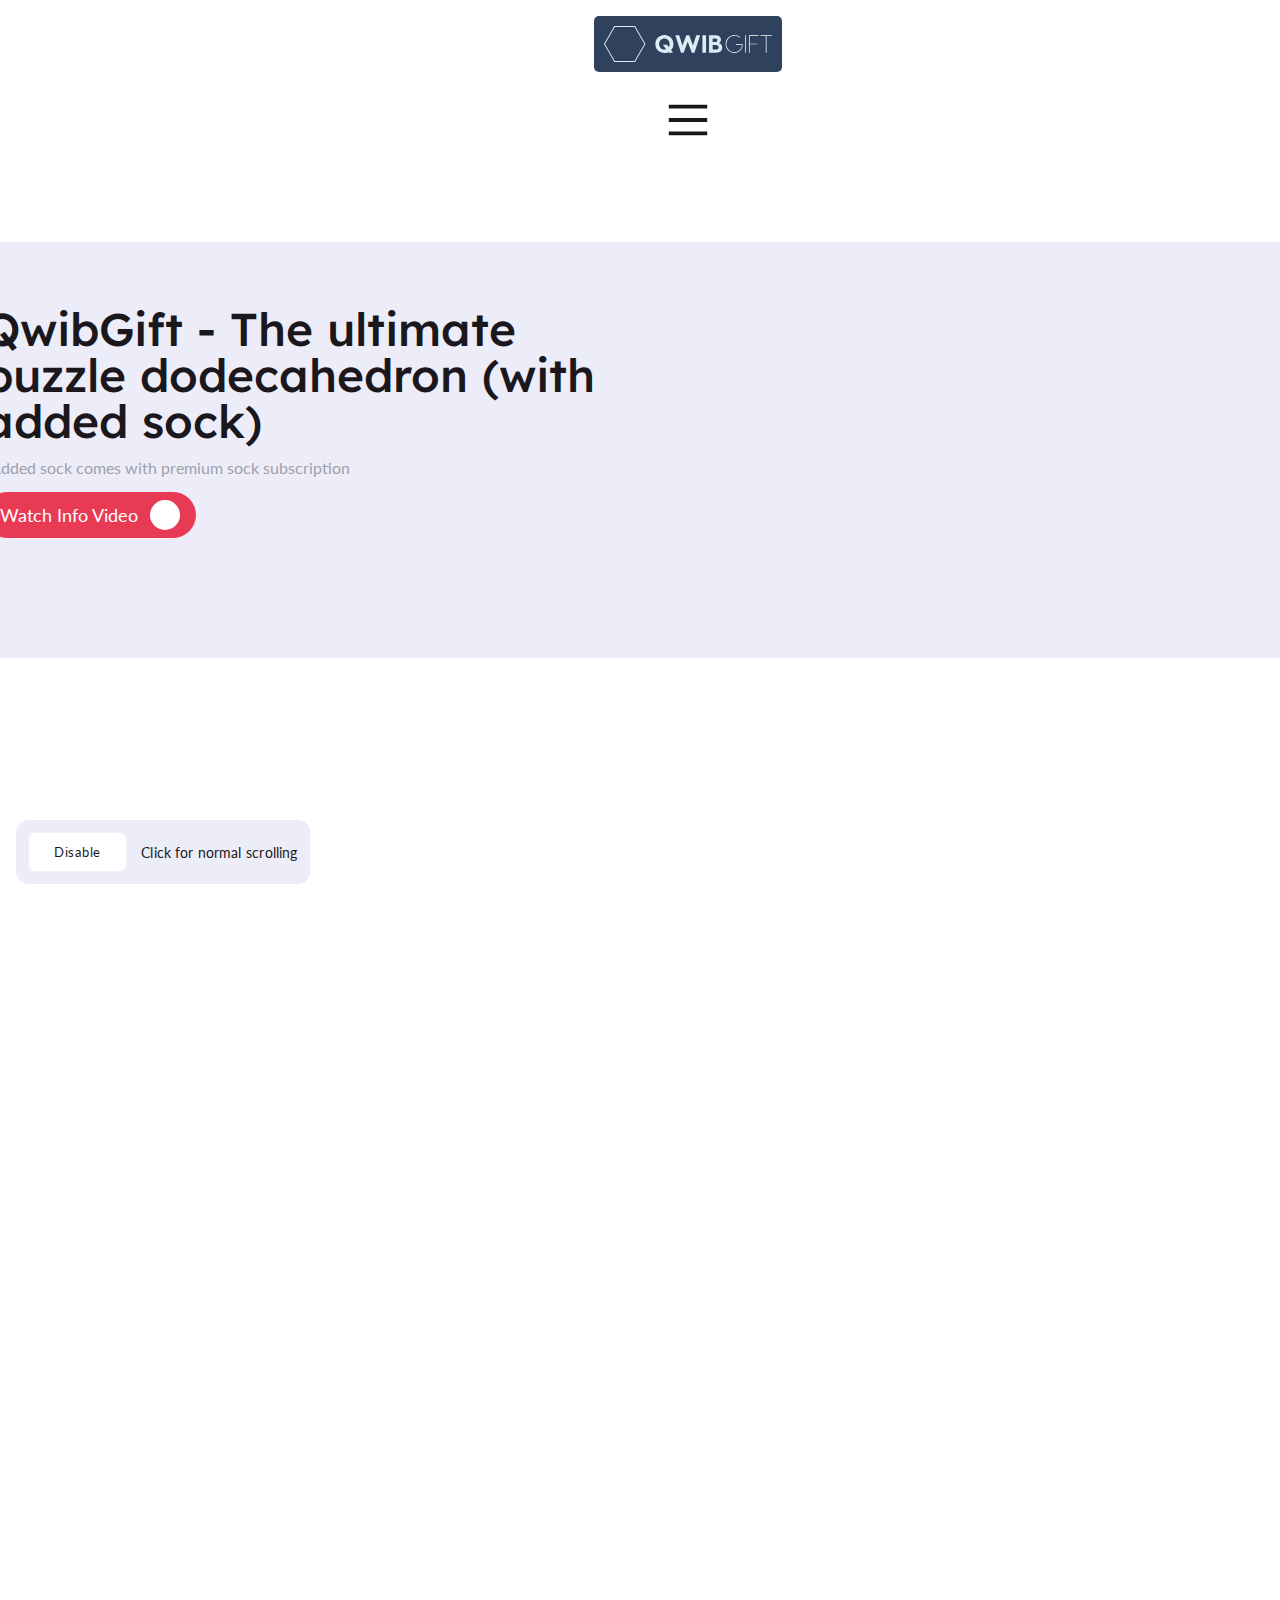
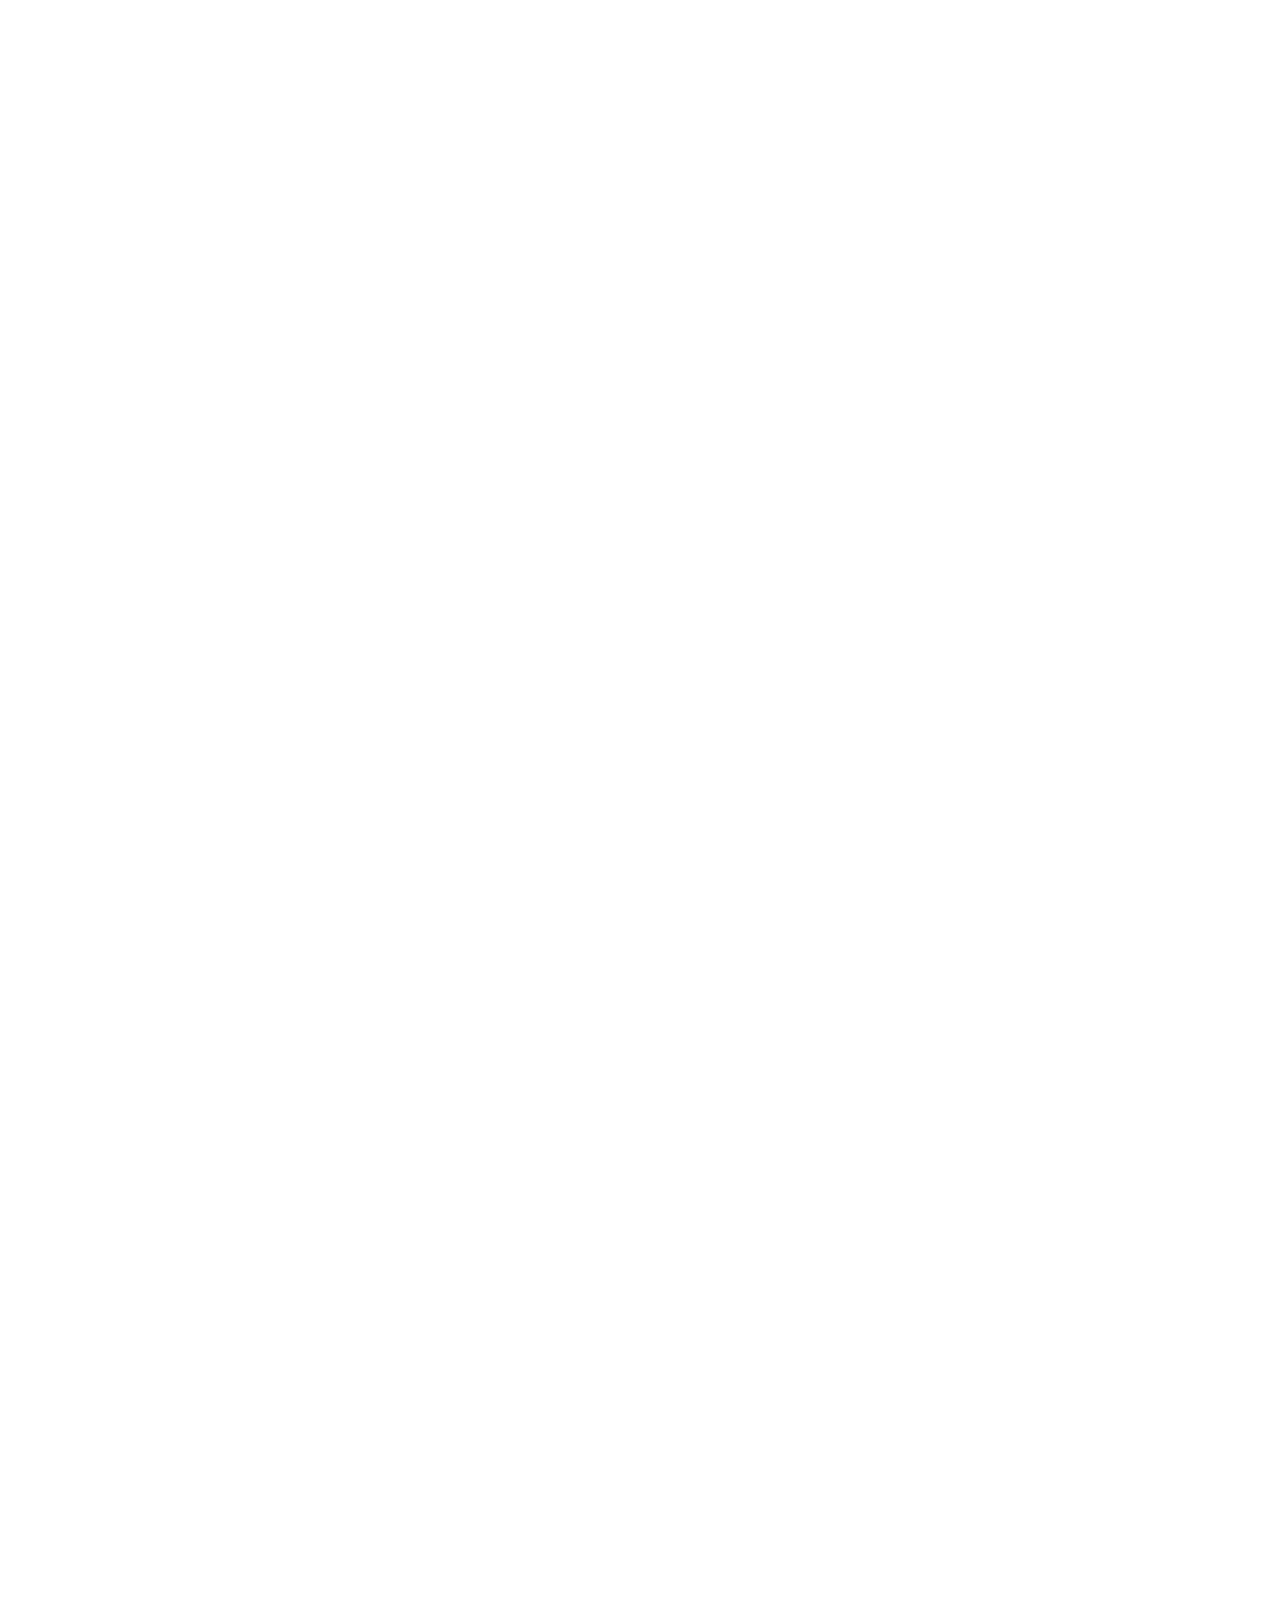
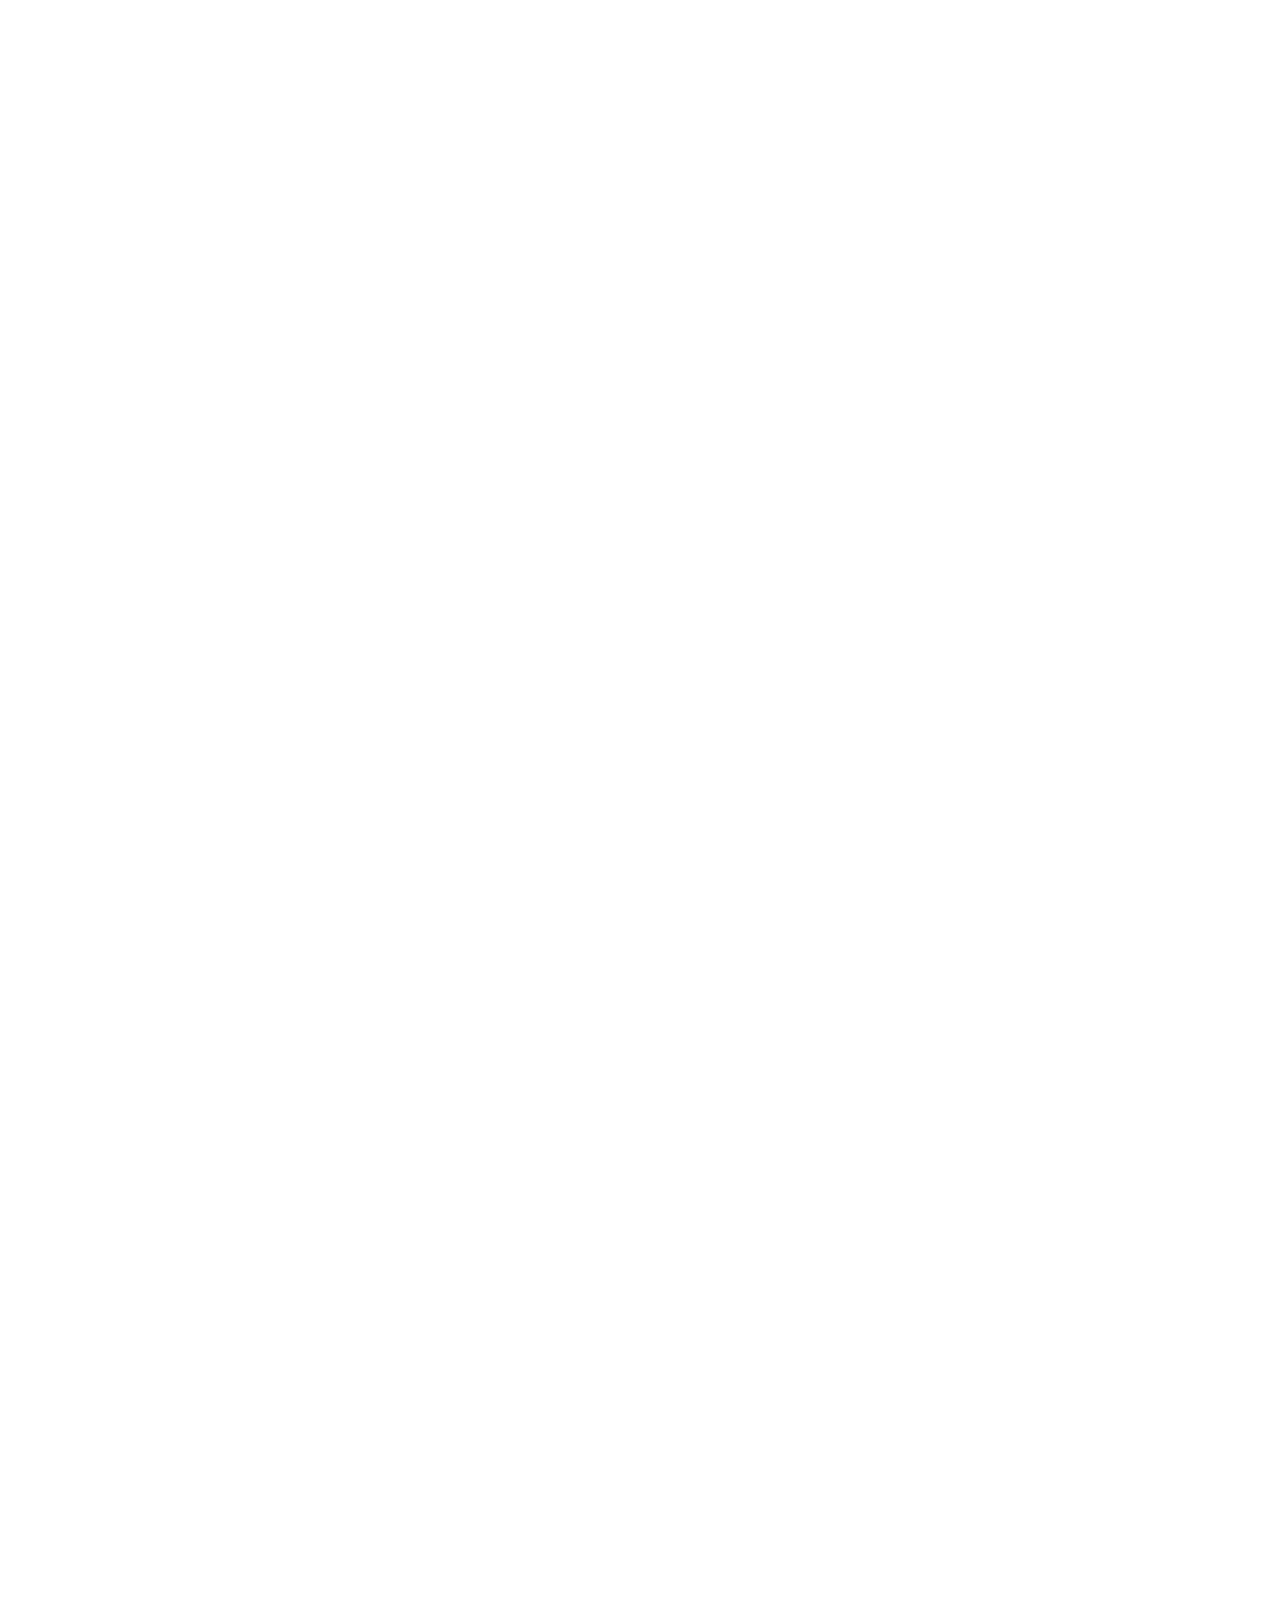
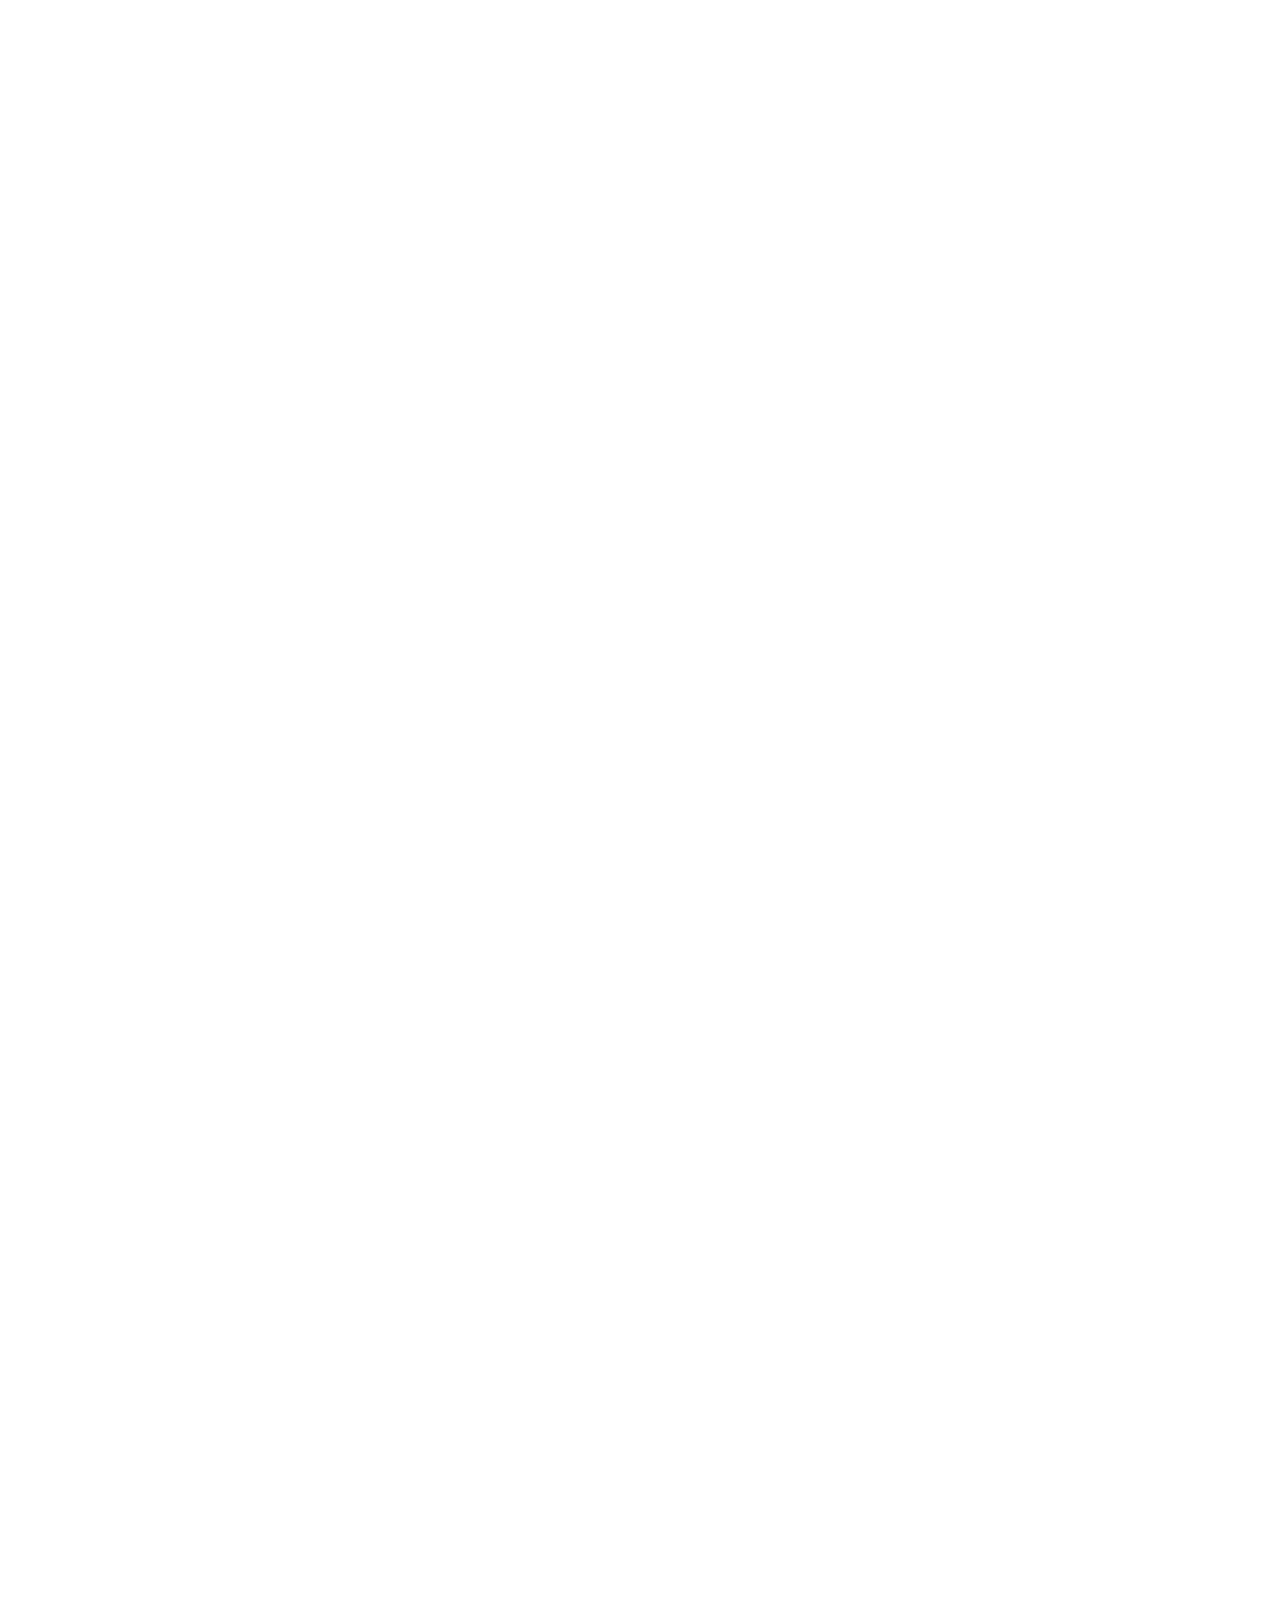
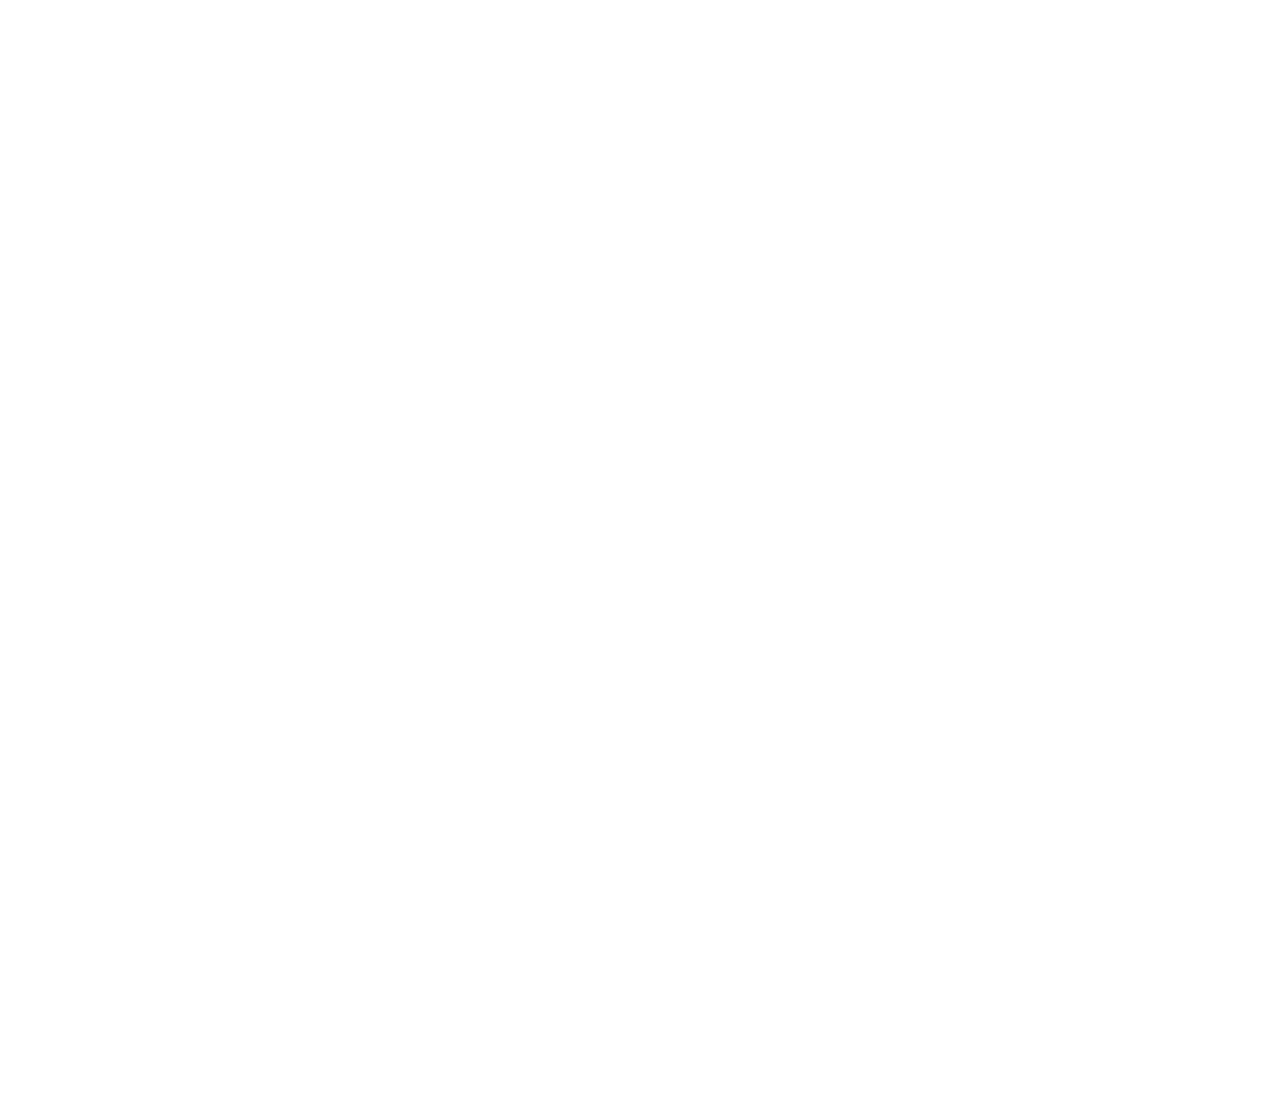
==== commit 5d127b40: "Scroll For Home, glitches out." ====
--- a/home/index.html
+++ b/home/index.html
@@ -27,7 +27,9 @@
 	<link rel="stylesheet" href="../resources/css/grid.css">
 	<link rel="stylesheet" href="../resources/css/header.css">
 	<link rel="stylesheet" href="../resources/css/footer.css">
-	<link rel="stylesheet" href="../resources/css/index.css">
+    <link rel="stylesheet" href="../resources/css/new.css">
+
+    <link rel="stylesheet" href="../resources/css/scrolling.css">
 
 	<link rel="stylesheet" href="../resources/css/animate.css">
 
@@ -108,422 +110,246 @@
 
 
 
-        <section class="section section-1">
-            <div class="sheet sheet-1 grid-layout">
-
-                <h3 class="grid-item grid-item-1 animated bounceInLeft">QwibGift - The ultimate puzzle dodecahedron (with added sock)</h3>
-
-                <p class="grid-item grid-item-2 body animated bounceInLeft delay-20ms">*Added sock comes with premium sock subscription</p>
-
-                <a href="#" class="grid-item grid-item-3 btn btn-1 body-large animated bounceInLeft delay-40ms">
-                    Watch Info Video 
-                    <i class="fas fa-play-circle btn-play-icon" style="color: var(--colors-secondary)!important"></i>
-                </a>
-
-                <div class="grid-item grid-item-4 animated bounceInRight delay-60ms">
-                    <img src="../resources/img/dodecahedron.png" alt="" width="256" preserveAspectRatio="true" class="notransition">
-                </div>
-
-                <div class="sheet-background grid-item grid-item-5"></div>
+        <section class="section section-1 scrolling-section scrolling-section-1" style="height:5375px;">
+            <div class="scrolling-view">
+
+                <div id="scrollElement1" class="scrolling-header scrolling-header-1 scrollElement" style="top: 50%;left: 50%;transform: translate(-50%,-50%) scale(1);">
+                    <h3 class="text text-1">QwibGift - The ultimate puzzle dodecahedron (with added sock)</h3>
+
+                    <p class="text text-2 body">*Added sock comes with premium sock subscription</p>
+
+                    <a href="#" class="btn btn-1 body-large">
+                        Watch Info Video 
+                        <i class="fas fa-play-circle btn-play-icon" style="color: var(--colors-secondary)!important"></i>
+                    </a>
+
+                    <div id="scrollElement2" class="image image-1 scrollElement" style="top:55%">
+                        <img src="../resources/img/dodecahedron.png" alt="" width="256" preserveAspectRatio="true" class="notransition">
+                    </div>
+                </div>
+
+                <div id="scrollElement3" class="scrolling-foreground scrolling-foreground-1 scrollElement" style="top:105%">
+
+                    <div id="scrollElement4" class="tile-card tile-card-1 scrollElementRelative" style="right:4%;height:550px;opacity:1;">
+
+                        <div class="icon">
+                            <img src="../resources/img/cards/card-1.svg" alt="" class="image image-1">
+                        </div>
+
+                        <div class="main">
+                            <h5>Enjoyable Puzzles!</h5>
+                            <p class="body">Test your brain power with the dodecahedron puzzles, and be rewarded by the prize inside!</p>
+                            <a href="../about" class="btn btn-1 btn-solid btn-solid-primary btn-scribble">
+                                <span>
+                                    Read More
+                                    <svg viewBox="0 0 70 36">
+                                        <path d="M6.9739 30.8153H63.0244C65.5269 30.8152 75.5358 -3.68471 35.4998 2.81531C-16.1598 11.2025 0.894099 33.9766 26.9922 34.3153C104.062 35.3153 54.5169 -6.68469 23.489 9.31527" />
+                                    </svg>
+                                </span>
+                            </a>
+                        </div>
+
+                    </div>
+
+                    <div id="scrollElement5" class="tile-card tile-card-2" style="height:550px;opacity:1;">
+
+                        <div class="icon">
+                            <img src="../resources/img/cards/card-2.svg" alt="" class="image image-2">
+                        </div>
+
+                        <div class="main">
+                            <h5>Amazing Socks!</h5>
+                            <p class="body">Gain a random sock with each dodecahedron: anything from stockings to hiking socks!</p>
+                            <a href="../about" class="btn btn-2 btn-solid btn-solid-primary btn-scribble">
+                                <span>
+                                    Read More
+                                    <svg viewBox="0 0 70 36">
+                                        <path d="M6.9739 30.8153H63.0244C65.5269 30.8152 75.5358 -3.68471 35.4998 2.81531C-16.1598 11.2025 0.894099 33.9766 26.9922 34.3153C104.062 35.3153 54.5169 -6.68469 23.489 9.31527" />
+                                    </svg>
+                                </span>
+                            </a>
+                        </div>
+
+                    </div>
+
+                    <div id="scrollElement6" class="tile-card tile-card-3 scrollElementRelative" style="left:4%;height:550px;opacity:1;">
+                        <h6 class="banner animated zoomIn delay-1s">Support Others!</h6>
+
+                        <div class="icon">
+                            <img src="../resources/img/cards/card-3.svg" alt="" class="image image-3">
+                        </div>
+
+                        <div class="main">
+                            <h5>Help the needy!</h5>
+                            <p class="body">Get a premium toeless sock subscription and help the orphans of Uganda stay warm!</p>
+                            <a href="../about" class="btn btn-3 btn-solid btn-solid-secondary btn-scribble">
+                                <span>
+                                    Read More
+                                    <svg viewBox="0 0 70 36">
+                                        <path d="M6.9739 30.8153H63.0244C65.5269 30.8152 75.5358 -3.68471 35.4998 2.81531C-16.1598 11.2025 0.894099 33.9766 26.9922 34.3153C104.062 35.3153 54.5169 -6.68469 23.489 9.31527" />
+                                    </svg>
+                                </span>
+                            </a>
+                        </div>
+
+                    </div>
+                </div>
+
+                <div id="scrollElement7" class="scrolling-foreground scrolling-foreground-2" style="top: 124%;transform: translateY(-50%) scale(1);">
+                    <div class="image image-1">
+                        <img src="../resources/img/satisfied.svg" alt="" class="image image-1">
+                    </div>
+
+                    <div class="text text-1">
+                        <p class="caption body-large">About Us</p>
+                    </div>
+
+                    <div class="text text-2">
+                        <h3>The number #1 Gift Subscription Service</h3>
+                    </div>
+
+                    <div class="text text-3">
+                        <div class="divider"></div>
+                    </div>
+
+                    <div class="text text-4">
+                        <p class="body-large">QwibGift is the world’s best subscription service for using your brain and also increasing your sock collection. At the end of each month you’ll receive a box containing an amazing dodecahedron, with a puzzle to open it, that help level up your thinking skills, knowledge, or warmth of your feet. For such a low cost, the service is well worth it!</p>
+                    </div>
+
+                </div>
+
+                <div id="scrollElement8" class="scrolling-foreground scrolling-foreground-3" style="transform:scale(2);opacity:0;">
+                    <div class="text text-1">
+                        <p class="caption body-large">About The Prize</p>
+                    </div>
+
+                    <div class="text text-2">
+                        <h3 style="height: 1.2em;">The Dodecahedron: more info</h3>
+                    </div>
+
+                    <div class="text text-3">
+                        <div class="divider"></div>
+                    </div>
+                </div>
+
+                <div id="scrollElement9" class="scrolling-foreground scrolling-foreground-4" style="top:100%">
+                    <div id="scrollElement10" class="container-item" style="transform: translateY(50%);">
+                        <div class="icon">
+                            <i class="fas fa-socks"></i>
+                        </div>
+                        <h5>Socks!</h5>
+                        <p class="body">If you get a sock subscription, there is a 100% chance to get a sock inside your dodecahedron</p>
+                    </div>
+                    <div class="container-item">
+                        <div class="icon">
+                            <i class="fas fa-recycle"></i>
+                        </div>
+                        <h5>Recyclable!</h5>
+                        <p class="body">Qwibgift, in its efforts to help the environment, have made every substance in the package entirely recyclable</p>
+                    </div>
+                    <div class="container-item">
+                        <div class="icon">
+                            <i class="fa-solid fa-money-bill-1-wave"></i>
+                        </div>
+                        <h5>Affordable!</h5>
+                        <p class="body">At a base price of £7.49 a month, and a charity subscription of £12.99, what reason is there to not get it?</p>
+                    </div>
+                    <div class="container-item">
+                        <div class="icon">
+                            <i class="fas fa-puzzle-piece"></i>
+                        </div>
+                        <h5>Puzzles!</h5>
+                        <p class="body">We have a wide variety of puzzles, which a random one gets chosen from and placed onto your dodecahedron. Can you solve it?</p>
+                    </div>
+                    
+                </div>
 
             </div>
         </section>
 
-
-
-        <section class="section section-2">
-            <div class="sheet sheet-1 grid-layout animated fadeInUp delay-60ms">
-
-                <div class="tile-card grid-item grid-item-1">
-
-                    <div class="icon">
-                        <img src="../resources/img/cards/card-1.svg" alt="" class="image image-1">
-                    </div>
-
-                    <div class="main">
-                        <h5>Enjoyable Puzzles!</h5>
-                        <p class="body">Test your brain power with the dodecahedron puzzles, and be rewarded by the prize inside!</p>
-                        <a href="../about" class="btn btn-1 btn-solid btn-solid-primary btn-scribble">
-                            <span>
-                                Read More
-                                <svg viewBox="0 0 70 36">
-                                    <path d="M6.9739 30.8153H63.0244C65.5269 30.8152 75.5358 -3.68471 35.4998 2.81531C-16.1598 11.2025 0.894099 33.9766 26.9922 34.3153C104.062 35.3153 54.5169 -6.68469 23.489 9.31527" />
-                                </svg>
-                            </span>
-                        </a>
-                    </div>
-
-                </div>
-
-                <div class="tile-card grid-item grid-item-2">
-
-                    <div class="icon">
-                        <img src="../resources/img/cards/card-2.svg" alt="" class="image image-2">
-                    </div>
-
-                    <div class="main">
-                        <h5>Amazing Socks!</h5>
-                        <p class="body">Gain a random sock with each dodecahedron: anything from stockings to hiking socks!</p>
-                        <a href="../about" class="btn btn-2 btn-solid btn-solid-primary btn-scribble">
-                            <span>
-                                Read More
-                                <svg viewBox="0 0 70 36">
-                                    <path d="M6.9739 30.8153H63.0244C65.5269 30.8152 75.5358 -3.68471 35.4998 2.81531C-16.1598 11.2025 0.894099 33.9766 26.9922 34.3153C104.062 35.3153 54.5169 -6.68469 23.489 9.31527" />
-                                </svg>
-                            </span>
-                        </a>
-                    </div>
-
-                </div>
-
-                <div class="tile-card grid-item grid-item-3">
-                    <h6 class="banner animated zoomIn delay-1s">Support Others!</h6>
-
-                    <div class="icon">
-                        <img src="../resources/img/cards/card-3.svg" alt="" class="image image-3">
-                    </div>
-
-                    <div class="main">
-                        <h5>Help the needy!</h5>
-                        <p class="body">Get a premium toeless sock subscription and help the orphans of Uganda stay warm!</p>
-                        <a href="../about" class="btn btn-3 btn-solid btn-solid-secondary btn-scribble">
-                            <span>
-                                Read More
-                                <svg viewBox="0 0 70 36">
-                                    <path d="M6.9739 30.8153H63.0244C65.5269 30.8152 75.5358 -3.68471 35.4998 2.81531C-16.1598 11.2025 0.894099 33.9766 26.9922 34.3153C104.062 35.3153 54.5169 -6.68469 23.489 9.31527" />
-                                </svg>
-                            </span>
-                        </a>
-                    </div>
-
-                </div>
-
+        <section class="section section-2 scrolling-section scrolling-section-2" style="height:2000px;">
+            <div id="scrollElement12" class="scrolling-foreground scrolling-foreground-1" style="transform:translateY(0)">
+                <div class="container-item">
+                        <div class="icon">
+                            <i class="fas fa-shapes"></i>
+                        </div>
+                        <h5>Complete the Set!</h5>
+                        <p class="body">Subscribe for two months and get both socks! Test your luck and see if you can get two of the same!</p>
+                    </div>
+                    <div id="scrollElement11" class="container-item" style="transform:translate(50%)">
+                        <div class="icon">
+                            <i class="fas fa-hand-holding-medical"></i>
+                        </div>
+                        <h5>Support Others!</h5>
+                        <p class="body">Subscribe to our Toeless tier and support orphans in uganda (read more). Not only that, you can also get the first month on us!</p>
+                    </div>
+                    <div class="container-item">
+                        <div class="icon">
+                            <i class="fas fa-pause"></i>
+                        </div>
+                        <h5>EFAP Support!</h5>
+                        <p class="body">Thanks to EFAP for promoting our services! Because of them, we have already helped 574+ Ugandan Orphans! </p>
+                    </div>
+                    <div class="container-item">
+                        <div class="icon">
+                            <i class="fas fa-hand-holding-dollar"></i>
+                        </div>
+                        <h5>30 Day Guarantee!</h5>
+                        <p class="body">Full refund guarantee for 30 days after your first dodecahedron arrives - in case you arent satisfied!</p>
+                    </div>
+                </div>
+            </div>
+
+            <div id="scrollElement13" class="scrolling-foreground scrolling-foreground-2" style="translateX(-50%) scale(4);opacity:0;">
+                <div class="grid-item grid-item-1">
+                    <p class="caption body-large">Pricing Plan</p>
+                </div>
+
+                <div class="grid-item grid-item-2">
+                    <h3 style="height: 1.2em;">Choose the right tier for you</h3>
+                </div>
+
+                <div class="grid-item grid-item-3">
+                    <div class="divider"></div>
+                </div>
             </div>
         </section>
 
-
-
-        <section class="section section-3">
-            <div class="sheet sheet-1 grid-layout">
-
-                <div class="grid-item grid-item-6 animated fadeInRight">
-                    <img src="../resources/img/satisfied.svg" alt="" class="image image-1">
-                </div>
-
-                <div class="grid-item grid-item-1 animated fadeInUp">
-                    <p class="caption body-large">About Us</p>
-                </div>
-
-                <div class="grid-item grid-item-2 animated fadeInUp">
-                    <h3>The number #1 Gift Subscription Service</h3>
-                </div>
-
-                <div class="grid-item grid-item-3 animated fadeInUp">
-                    <div class="divider"></div>
-                </div>
-
-                <div class="grid-item grid-item-4 animated fadeInUp">
-                    <p class="body-large">QwibGift is the world’s best subscription service for using your brain and also increasing your sock collection. At the end of each month you’ll receive a box containing an amazing dodecahedron, with a puzzle to open it, that help level up your thinking skills, knowledge, or warmth of your feet. For such a low cost, the service is well worth it!</p>
-                </div>
-
-                <div class="grid-item grid-item-5 animated fadeInUp">
-                    <a href="../about" class="btn btn-1 btn-solid btn-solid-secondary btn-scribble">
-                        <span>
-                            Read More
-                            <svg viewBox="0 0 70 36">
-                                <path d="M6.9739 30.8153H63.0244C65.5269 30.8152 75.5358 -3.68471 35.4998 2.81531C-16.1598 11.2025 0.894099 33.9766 26.9922 34.3153C104.062 35.3153 54.5169 -6.68469 23.489 9.31527" />
-                            </svg>
-                        </span>
-                    </a>
-                </div>
-
-                <div class="sheet-background grid-item grid-item-7"></div>
-
-            </div>
-        </section>
-
-
-
-        <section class="section section-4">
-            <div class="sheet sheet-1 grid-layout notransition">
-
-                <div class="grid-item grid-item-1">
-                    <p class="caption body-large">About The Prize</p>
-                </div>
-
-                <div class="grid-item grid-item-2">
-                    <h3 style="height: 1.2em;">The Dodecahedron: more info</h3>
-                </div>
-
-                <div class="grid-item grid-item-3">
-                    <div class="divider"></div>
-                </div>
-
-                <div class="grid-item grid-item-4 container">
-                    <div class="container-item">
-                        <div class="icon">
-                            <i class="fas fa-socks"></i>
-                        </div>
-                        <h5>Socks!</h5>
-                        <p class="body">If you get a sock subscription, there is a 100% chance to get a sock inside your dodecahedron</p>
-                    </div>
-                    <div class="container-item">
-                        <div class="icon">
-                            <i class="fas fa-recycle"></i>
-                        </div>
-                        <h5>Recyclable!</h5>
-                        <p class="body">Qwibgift, in its efforts to help the environment, have made every substance in the package entirely recyclable</p>
-                    </div>
-                    <div class="container-item">
-                        <div class="icon">
-                            <i class="fa-solid fa-money-bill-1-wave"></i>
-                        </div>
-                        <h5>Affordable!</h5>
-                        <p class="body">At a base price of £7.49 a month, and a charity subscription of £12.99, what reason is there to not get it?</p>
-                    </div>
-                    <div class="container-item">
-                        <div class="icon">
-                            <i class="fas fa-puzzle-piece"></i>
-                        </div>
-                        <h5>Puzzles!</h5>
-                        <p class="body">We have a wide variety of puzzles, which a random one gets chosen from and placed onto your dodecahedron. Can you solve it?</p>
-                    </div>
-                    <div class="container-item">
-                        <div class="icon">
-                            <i class="fas fa-shapes"></i>
-                        </div>
-                        <h5>Complete the Set!</h5>
-                        <p class="body">Subscribe for two months and get both socks! Test your luck and see if you can get two of the same!</p>
-                    </div>
-                    <div class="container-item">
-                        <div class="icon">
-                            <i class="fas fa-hand-holding-medical"></i>
-                        </div>
-                        <h5>Support Others!</h5>
-                        <p class="body">Subscribe to our Toeless tier and support orphans in uganda (read more). Not only that, you can also get the first month on us!</p>
-                    </div>
-                    <div class="container-item">
-                        <div class="icon">
-                            <i class="fas fa-pause"></i>
-                        </div>
-                        <h5>EFAP Support!</h5>
-                        <p class="body">Thanks to EFAP for promoting our services! Because of them, we have already helped 574+ Ugandan Orphans! </p>
-                    </div>
-                    <div class="container-item">
-                        <div class="icon">
-                            <i class="fas fa-hand-holding-dollar"></i>
-                        </div>
-                        <h5>30 Day Guarantee!</h5>
-                        <p class="body">Full refund guarantee for 30 days after your first dodecahedron arrives - in case you arent satisfied!</p>
-                    </div>
-                </div>
-
-            </div>
-        </section>
-
-
-
-        <section class="section section-5">
-
-            <div class="sheet sheet-1 grid-layout">
-
-                <div class="grid-item grid-item-1">
-                    <p class="caption body-large">Pricing Plan</p>
-                </div>
-
-                <div class="grid-item grid-item-2">
-                    <h3 style="height: 1.2em;">Choose the right tier for you</h3>
-                </div>
-
-                <div class="grid-item grid-item-3">
-                    <div class="divider"></div>
-                </div>
-
-            </div>
-
-            <div class="sheet sheet-2 grid-layout">
-
-                <div class="tile-card grid-item grid-item-1">
-
-                    <div class="main">
-                        <p class="tier-name caption body-large">Basic</p>
-                        
-                        <div class="price">
-                            <span class="symbol body">£</span>
-                            <h1>7<span class="suffix">.49</span></h1>
-                        </div>
-
-                        <h5>Per month</h5>
-                        <div class="divider"></div>
-
-                        <div class="includes body">
-                            <p>Dodecahedron <span class="suffix">with puzzle</span></p>
-                            <p>Surprise gift <span class="suffix">inside</span></p>
-                            <p>Upgrade tiers with <span class="suffix">refferal code</span></p>
-                        </div>
-                        <div class="divider"></div>
-
-                        <a href="../pricing/tier1" class="btn btn-1 btn-solid btn-solid-primary btn-scribble">
-                            <span>
-                                Subscribe
-                                <svg viewBox="0 0 70 36">
-                                    <path d="M6.9739 30.8153H63.0244C65.5269 30.8152 75.5358 -3.68471 35.4998 2.81531C-16.1598 11.2025 0.894099 33.9766 26.9922 34.3153C104.062 35.3153 54.5169 -6.68469 23.489 9.31527" />
-                                </svg>
-                            </span>
-                        </a>
-                    </div>
-
-                </div>
-
-                <div class="tile-card grid-item grid-item-2">
-
-                    <div class="main">
-                        <p class="tier-name caption body-large">Sock</p>
-                        
-                        <div class="price">
-                            <span class="symbol body">£</span>
-                            <h1>9<span class="suffix">.99</span></h1>
-                        </div>
-
-                        <h5>Per month</h5>
-                        <div class="divider"></div>
-
-                        <div class="includes body">
-                            <p>All of the previous tier, <span class="suffix"> plus...</span></p>
-                            <p>Gauranteed sock included <span class="suffix">with the gift</span></p>
-                            <p>30 day money back <span class="suffix">gaurantee</span></p>
-                        </div>
-                        <div class="divider"></div>
-
-                        <a href="../pricing/tier2" class="btn btn-2 btn-solid btn-solid-primary btn-scribble">
-                            <span>
-                                Subscribe
-                                <svg viewBox="0 0 70 36">
-                                    <path d="M6.9739 30.8153H63.0244C65.5269 30.8152 75.5358 -3.68471 35.4998 2.81531C-16.1598 11.2025 0.894099 33.9766 26.9922 34.3153C104.062 35.3153 54.5169 -6.68469 23.489 9.31527" />
-                                </svg>
-                            </span>
-                        </a>
-                    </div>
-
-                </div>
-
-                <div class="tile-card grid-item grid-item-3">
-
-                    <div class="main">
-                        <p class="tier-name caption body-large">Charity</p>
-                        
-                        <div class="price">
-                            <span class="symbol body">£</span>
-                            <h1>12<span class="suffix">.49</span></h1>
-                        </div>
-
-                        <h5>Per month</h5>
-                        <div class="divider"></div>
-
-                        <div class="includes body">
-                            <p>Toeless socks <span class="suffix">for added flair</span></p>
-                            <p>Keep Ugandan Orphans <span class="suffix">warm</span></p>
-                            <p>Help others <span class="suffix">while having fun</span></p>
-                        </div>
-                        <div class="divider"></div>
-
-                        <a href="../pricing/tier3" class="btn btn-3 btn-solid btn-solid-secondary btn-scribble">
-                            <span>
-                                Subscribe
-                                <svg viewBox="0 0 70 36">
-                                    <path d="M6.9739 30.8153H63.0244C65.5269 30.8152 75.5358 -3.68471 35.4998 2.81531C-16.1598 11.2025 0.894099 33.9766 26.9922 34.3153C104.062 35.3153 54.5169 -6.68469 23.489 9.31527" />
-                                </svg>
-                            </span>
-                        </a>
-                    </div>
-
-                </div>
-
-            </div>
-
-            <div class="mobile-btn">
-                <a href="../pricing" class="btn btn-4 btn-solid btn-solid-secondary btn-scribble">
-                            <span>
-                                See Tiers
-                                <svg viewBox="0 0 70 36">
-                                    <path d="M6.9739 30.8153H63.0244C65.5269 30.8152 75.5358 -3.68471 35.4998 2.81531C-16.1598 11.2025 0.894099 33.9766 26.9922 34.3153C104.062 35.3153 54.5169 -6.68469 23.489 9.31527" />
-                                </svg>
-                            </span>
-                        </a>
-            </div>
-        </section>
-
-
-
-        <footer>
-            <div class="sheet sheet-1 grid-layout">
-
-                    <div class="grid-item grid-item-1">
-                        <h3>Services</h3>
-                        <ul>
-                            <li class="body-small"><a href="../pricing">Pricing</a></li>
-                            <li class="body-small"><a href="../about/charity">Charity</a></li>
-                            <li class="body-small"><a href="../sponsoring">Sponsorships</a></li>
-                        </ul>
-                    </div>
-
-                    <div class="grid-item grid-item-2">
-                        <h3>About</h3>
-                        <ul>
-                            <li class="body-small"><a href="../about">Info</a></li>
-                            <li class="body-small"><a href="../contact">Contact Us</a></li>
-                            <li class="body-small"><a href="../about/legal">Legal</a></li>
-                        </ul>
-                    </div>
-
-                    <div class="grid-item grid-item-3">
-                        <p class="copyright body-large">Qwibgift © 2021</p>
-                    </div>
-                </div>
-            </div>
-        </footer>
-
-        <div class="darkmode">
-            <div class="day-night ">
-                <button class="toggle">
-                    <div>
-                        <svg class="sun" viewBox="0 0 24 24">
-                            <g class="lines">
-                                <line x1="1" y1="12" x2="2" y2="12"/>
-                                <line x1="4.2" y1="4.2" x2="4.9" y2="4.9"/>
-                                <line x1="12" y1="1" x2="12" y2="2"/>
-                                <line x1="19.8" y1="4.2" x2="19.1" y2="4.9"/>
-                                <line x1="23" y1="12" x2="22" y2="12"/>
-                                <line x1="19.8" y1="19.8" x2="19.1" y2="19.1"/>
-                                <line x1="12" y1="23" x2="12" y2="22"/>
-                                <line x1="4.2" y1="19.8" x2="4.9" y2="19.1"/>
-                            </g>
-                            <circle cx="12" cy="12" r="6"/>
-                        </svg>
-                        <svg class="moon" viewBox="0 0 24 24">
-                            <path d="M18,16C12.5,16,8,11.5,8,6 c0-0.9,0.1-1.8,0.4-2.6C4.1,4.5,1,8.4,1,13c0,5.5,4.5,10,10,10c4.6,0,8.5-3.1,9.6-7.4C19.8,15.9,18.9,16,18,16z"/>
-                            <g class="star-1">
-                                <line x1="15" y1="1" x2="15" y2="5"/>
-                                <line x1="13" y1="3" x2="17" y2="3"/>
-                            </g>
-                            <g class="star-2">
-                                <line x1="21" y1="7" x2="21" y2="11"/>
-                                <line x1="19" y1="9" x2="23" y2="9"/>
-                            </g>
-                        </svg>
-                    </div>
-                    <svg class="line" viewBox="0 0 52 36"></svg>
-                </button>
-            </div>
+        <div id="redirectToggle1" class="scrollDisablePopup">
+            <a onclick="showNoScrollFrame()" class="btn btn-1 btn-solid btn-solid-secondary btn-scribble">
+                <span>
+                    Disable
+                    <svg viewBox="0 0 70 36">
+                        <path d="M6.9739 30.8153H63.0244C65.5269 30.8152 75.5358 -3.68471 35.4998 2.81531C-16.1598 11.2025 0.894099 33.9766 26.9922 34.3153C104.062 35.3153 54.5169 -6.68469 23.489 9.31527" />
+                    </svg>
+                </span>
+            </a>
+            <span class="body-large" style="background:none;">
+                Click for normal scrolling
+            </span>
         </div>
 
-        <script src="../resources/js/detect.js"></script>
-        <script src="../resources/js/header.js"></script>
+        <div id="redirectToggle2" class="scrollDisablePopup" style="z-index:100;display:none;width:22em;">
+            <a onclick="hideNoScrollFrame()" class="btn btn-1 btn-solid btn-solid-primary btn-scribble">
+                <span>
+                    Enable
+                    <svg viewBox="0 0 70 36">
+                        <path d="M6.9739 30.8153H63.0244C65.5269 30.8152 75.5358 -3.68471 35.4998 2.81531C-16.1598 11.2025 0.894099 33.9766 26.9922 34.3153C104.062 35.3153 54.5169 -6.68469 23.489 9.31527" />
+                    </svg>
+                </span>
+            </a>
+            <span class="body-large" style="background:none;">
+                Click for fancy scrolling
+            </span>
+        </div>
+
+        <iframe id="redirectFrame" class="noScrollFrame" width="100%" height="100%" frameborder="0" src="../old" style="display:none;"></iframe>
 
         <script src='../resources/js/darktogglegsap.js'></script>
-        <script id="rendered-js" src="../resources/js/darktoggle.js"></script>
-
-        <script src="../resources/js/addTransition.js"></script>
+        <script src="../resources/js/main.js"></script>
+
+        <script src="../resources/js/new.js"></script>
+        
 
     </body>
 </html>--- a/resources/css/global.css
+++ b/resources/css/global.css
@@ -27,6 +27,7 @@
   display: flex;
   padding: 0;
 }
+
 .line {
   fill: none;
   stroke: var(--color);
@@ -86,6 +87,8 @@
     overflow-x:hidden;
     overflow-y:auto;
 }
+
+
 
 p {
     color:var(--p-color)!important;
@@ -231,6 +234,7 @@
     top: 45px;
     font-size: 15px;
     padding: 0 32px;
+    box-sizing: content-box;
 }
 
 .caption {
--- a/resources/css/header.css
+++ b/resources/css/header.css
@@ -0,0 +1,199 @@
+.header {
+    --m-rows: 1;
+    --block-padding: 64px 0 64px 0;
+    --grid-gap-history: 16px 24px;
+    --half-column-count: 6;
+
+    --rows: 1;
+    --width: var(--section-width);
+    --row-gap: 16px;
+    --row-size: 48px;
+    --column-gap: 24px;
+    --grid-width: var(--section-width);
+    --column-count: 12;
+    --block-padding: 16px 0px 16px 0px;
+    --content-width: 999999px;
+    --content-padding: 16px;
+    --m-block-padding: 40px 16px 40px 16px;
+    --oldContentWidth: 999999px;
+
+    min-height: 70px;
+    align-items:center;
+    width:100%;
+
+    box-shadow: 0px 0px 20px 12px rgba(0,0,0,.1);
+
+}
+
+
+.header .grid-item-1 {
+    --text: left;
+    --align: flex-start;
+    --justify: flex-start;
+    --position: 1/3/1/14;
+    --m-element-margin: 0 0 24px 0;
+    --element-z-index: 2;
+}
+
+.header .grid-item-2 {
+    --text: left;
+    --align: flex-start;
+    --justify: flex-start;
+    --position: 1/9/1/14;
+    --m-element-margin: 0 0 24px 0;
+    --element-z-index: 2;
+}
+
+.header .grid-item-3 {
+    --text: left;
+    --align: flex-start;
+    --justify: flex-start;
+    --position: 1/10/1/14;
+    --m-element-margin: 0 0 24px 0;
+    --element-z-index: 2;
+}
+
+.header .grid-item-4 {
+    --text: left;
+    --align: flex-start;
+    --justify: flex-start;
+    --position: 1/11/1/14;
+    --m-element-margin: 0 0 24px 0;
+    --element-z-index: 2;
+}
+
+.header .grid-item-5 {
+    --text: left;
+    --align: flex-start;
+    --justify: flex-start;
+    --position: 1/12/1/14;
+    --m-element-margin: 0 0 24px 0;
+    --element-z-index: 2;
+}
+
+.header .grid-item-6 {
+    --text: left;
+    --align: flex-start;
+    --justify: flex-start;
+    --position: 1/13/1/14;
+    --m-element-margin: 0 0 24px 0;
+    --element-z-index: 2;
+}
+
+.header .grid-item-7 {
+    --text: left;
+    --align: flex-start;
+    --justify: flex-start;
+    --position: 1/14/1/14;
+    --m-element-margin: 0 0 24px 0;
+    --element-z-index: 2;
+
+    height:100%;
+}
+
+.header .grid-item-8 {
+    --text: left;
+    --align: flex-start;
+    --justify: flex-start;
+    --position: 1/14/1/14;
+    --m-element-margin: 0 0 24px 0;
+    --element-z-index: 2;
+}
+
+.header .header-item {
+    display: flex;
+    justify-content: center;
+    align-items: center;
+    width: var(--column-width);
+}
+
+.header .header-link {
+    -webkit-transition: all .3s ease;
+    -moz-transition:    all .3s ease;
+    -o-transition:      all .3s ease;
+    -ms-transition:     all .3s ease;
+    transition:         all .3s ease;
+
+    color:var(--color);
+
+    text-decoration: underline;
+    text-decoration-color: transparent;
+    text-underline-offset: 7px;
+}
+
+.header .header-link span {
+    color:var(--color);
+}
+
+.header-link:hover,
+.header-link.active,
+.header-link:focus, 
+.header-link:focus-within {
+    color: var(--color);
+    text-decoration-color:var(--color);
+    text-decoration: underline;
+    
+}
+
+.header .btn-2 {
+    align-items: flex-end;
+}
+
+.header .btn-2:hover {
+    background-color:var(--colors-primary-dark)!important;
+}
+
+.header .btn-3 {
+    display:none;
+    width:64px;
+    height:64px;
+}
+
+.header-burger .menu {
+    background-color: transparent;
+    border: none;
+    cursor: pointer;
+    display: flex;
+    padding: 0;
+}
+
+@media screen and (max-width:1450px) {
+    .header-item {
+        display:none!important;
+        text-align: center;
+    }
+
+    .mobile-shown {
+        display:initial!important;
+    }
+
+    .header .btn-3 {
+        display:initial;
+    }
+
+    .header .sheet-1 {
+        display: flex;
+        margin: 0 48px !important;
+        width: initial!important;
+        align-items: center;
+        flex-direction: column;
+    }
+    
+    .header span {
+        align-self:center;
+    }
+}
+
+@media screen and (max-width:200px) {
+    .header .btn-3 {
+        display:none;
+    }
+
+    .header .sheet-1 {
+        justify-content: center;
+    }
+
+    .header-item .mobile-shown {
+        display:none!important;
+    }
+}--- a/resources/css/new.css
+++ b/resources/css/new.css
@@ -0,0 +1,245 @@
+.header {
+    position: absolute;
+}
+
+* {
+    box-sizing:border-box;
+}
+
+.header .sheet-1 {
+    width:100vw !important
+}
+
+::-webkit-scrollbar {
+    display: none;
+}
+
+.section-1 .scrolling-header-1 {
+    --scrolling-header-1-height:416px;
+    background-color: var(--alt-background);
+    border-radius: 30px;
+    width: var(--section-width);
+    margin: 0 auto;
+    height:var(--scrolling-header-1-height);
+    padding:64px;
+}
+
+.section-1 .scrolling-header-1 .image-1 {
+    background:none;
+    width:fit-content;
+    position: absolute;
+    top: calc(var(--scrolling-header-1-height) / 2);
+    right: 10%;
+    transform: translate(-50%,-50%);
+}
+
+.section-1 .scrolling-header-1 *:not(:last-child) {
+    width:50%;
+    margin-bottom:16px;
+}
+
+.section-1 .scrolling-header-1 .btn-1 {
+    width: fit-content;
+}
+
+.section-1 .scrolling-header-1 .btn-1 {
+    grid-auto-flow: column;
+    display: grid;
+    align-items: center;
+    border-radius: 40px;
+    padding: 8px 16px;
+
+    color: var(--colors-light);
+    background-color: var(--colors-secondary);
+    border-color: transparent;
+
+    transition: all .2s ease;
+
+}
+
+.section-1 .scrolling-header-1 .btn-1:hover,
+.section-1 .scrolling-header-1 .btn-1:active,
+.section-1 .scrolling-header-1 .btn-1:focus,
+.section-1 .scrolling-header-1 .btn-1:focus-within {
+    background-color: var(--colors-secondary-dark);
+}
+
+.section-1 .scrolling-header-1 .btn-play-icon {
+    margin-left: 12px;
+    width: 30px;
+    height: 30px;
+    border-radius: 50%;
+    line-height: 30px;
+    text-align: center;
+    background-color: var(--colors-light);
+    color: var(--colors-secondary);
+    font-size: 20px;
+}
+
+.section-1 .scrolling-header-1 img {
+    background:none;
+} 
+
+.section-1 .scrolling-foreground-1 {
+    background: transparent;
+    display: flex;
+    width: 1440px;
+    margin: 0 auto;
+    left: 50%;
+    transform: translateX(-50%);
+}
+
+.section-1 .scrolling-foreground-1 h5 {
+    margin-bottom: 2rem;
+}
+
+.section-1 .scrolling-foreground-1 p {
+    margin-bottom: 2rem;
+}
+
+.section-1 .scrolling-foreground-1 .image {
+    width:250px;
+    height:auto;
+}
+
+.section-1 .scrolling-foreground-1 .icon {
+    margin: auto auto 16px;
+}
+
+.section-1 .scrolling-foreground-1 .tile-card {
+    max-width:340px;
+    padding: var(--grid-item-padding);
+    overflow: hidden;
+    text-align: var(--text);
+    width: fit-content;
+    height: 550px;
+    background-color:transparent;
+}
+
+.section-1 .scrolling-foreground-2 {
+    background: var(--alt-background);
+    border-radius: 30px;
+    width: var(--section-width);
+    margin: 0 auto;
+    padding:64px;
+    top:50%;
+    transform: translateY(-50%);
+}
+
+.section-1 .scrolling-foreground-2 *:not(.divider):not(.btn) {
+    background:none;
+}
+
+.section-1 .scrolling-foreground-2 .image-1 {
+    width:50%;
+    height:auto;
+    background:none;
+    position: absolute;
+    top: 50%;
+    right: 10%;
+    transform: translate(0,-50%);
+}
+
+.section-1 .scrolling-foreground-2 .text-2 {
+    width:50%
+}
+
+.section-1 .scrolling-foreground-2 .text-4 {
+    width:36%
+}
+
+.section-1 .scrolling-foreground-2 *:not(.image):not(.divider):not(.btn) {
+    margin-bottom:8px;
+}
+
+.section-1 .scrolling-foreground-3,
+.section-2 .scrolling-foreground-2 {
+    display: flex;
+    flex-direction: column;
+    align-items: center;
+    background:none;
+    transform-origin: top;
+    position: absolute;
+    left: 50%;
+    top: 15%;
+}
+
+.section-1 .scrolling-foreground-3 *:not(.divider),
+.section-2 .scrolling-foreground-2 *:not(.divider) {
+    margin-bottom:8px;
+    background:none;
+}
+
+.section-1 .scrolling-foreground-4,
+.section-2 .scrolling-foreground-1 {
+    width: 1440px;
+    margin: 0 auto;
+    display: grid;
+    row-gap: 100px;
+    grid-template-columns: auto auto;
+    justify-content: space-around;
+    justify-items: center;
+    align-items: center;
+}
+
+.section-1 .scrolling-foreground-4 .container-item,
+.section-2 .scrolling-foreground-1 .container-item {
+    text-align: center;
+    padding:16px;
+    display: flex;
+    width: calc(1440px/4.5);
+    flex-direction: column;
+    align-content: center;
+    align-items: center;
+    background: transparent;
+    box-sizing: content-box; 
+}
+
+.section-1 .scrolling-foreground-4 .container h5,
+.section-2 .scrolling-foreground-1 .container h5 {
+    margin-bottom: 2rem;
+}
+
+.section-1 .scrolling-foreground-4 .container p,
+.section-2 .scrolling-foreground-1 .container p {
+    margin-bottom: 2rem;
+}
+
+.section-1 .scrolling-foreground-4 .icon,
+.section-2 .scrolling-foreground-1 .icon {
+    display: inline-block;
+    width: 60px;
+    height: 60px;
+    line-height: 60px;
+    border-radius: 50%;
+    text-align: center;
+    background-color: #fbfbfb;
+    color: var(--colors-accent-1);
+    font-size: 24px;
+    box-shadow: 0 2px 4px rgb(95 92 120 / 16%);
+    margin-bottom: 1rem;
+}
+
+.section-1 .scrolling-foreground-4 .fas,
+.section-1 .scrolling-foreground-4 .fa-solid,
+.section-2 .scrolling-foreground-1 .fas,
+.section-2 .scrolling-foreground-1 .fa-solid {
+    background: transparent
+}
+
+.section-1 .scrolling-foreground-4 {
+    position: absolute;
+    left: 50%;
+    top: 33%;
+    transform: translateX(-50%);
+}
+
+.section-2 .scrolling-foreground-1 {
+    margin-top: 130px;
+}
+
+.section-2 .scrolling-foreground-2 {
+    position: fixed;
+    transform: translate(-50%,0);
+    transform-origin: top;
+}--- a/resources/css/scrolling.css
+++ b/resources/css/scrolling.css
@@ -0,0 +1,73 @@
+body {
+    overflow-y:visible!important;
+}
+
+.scrolling-section {
+    position:relative
+}
+
+.scrolling-view {
+    height:100vh;
+    position:sticky;
+    top:0;
+    width:100%;
+}
+
+.scrolling-content {
+    width:100%;
+    height:100%;
+    display: flex;
+    flex-direction: column;
+    justify-content: center;
+}
+
+.scrolling-foreground {
+    position: relative;
+}
+
+.scrollElement {
+    position: absolute;
+}
+
+.scrollElementRelative {
+    position:relative;
+}
+
+.scrollDisablePopup {
+    background-color: var(--alt-background);
+    color: var(--color);
+    position: fixed;
+    font-family: Lexend, sans-serif;
+    font-size: 16px;
+    line-height: 1.5em;
+    display: -webkit-box;
+    display: -ms-flexbox;
+    display: flex;
+    -ms-flex-wrap: nowrap;
+    flex-wrap: nowrap;
+    z-index: 99;
+    opacity: 1;
+    -webkit-transition: opacity 1s ease;
+    transition: opacity 1s ease;
+    padding: 1em;
+    width: 23em;
+    margin-bottom: 1em;
+    -ms-flex-direction: row;
+    flex-direction: row;
+    align-items: center;
+    bottom: 0;
+    left: 1em;
+    border-radius: 1em;
+    justify-content: space-between;
+    transform-origin:bottom left;
+    transform:scale(0.8);
+}
+
+.noScrollFrame {
+    position:absolute; 
+    left: 0; 
+    right: 0; 
+    bottom: 0; 
+    top: 0px; 
+    z-index: 99;
+}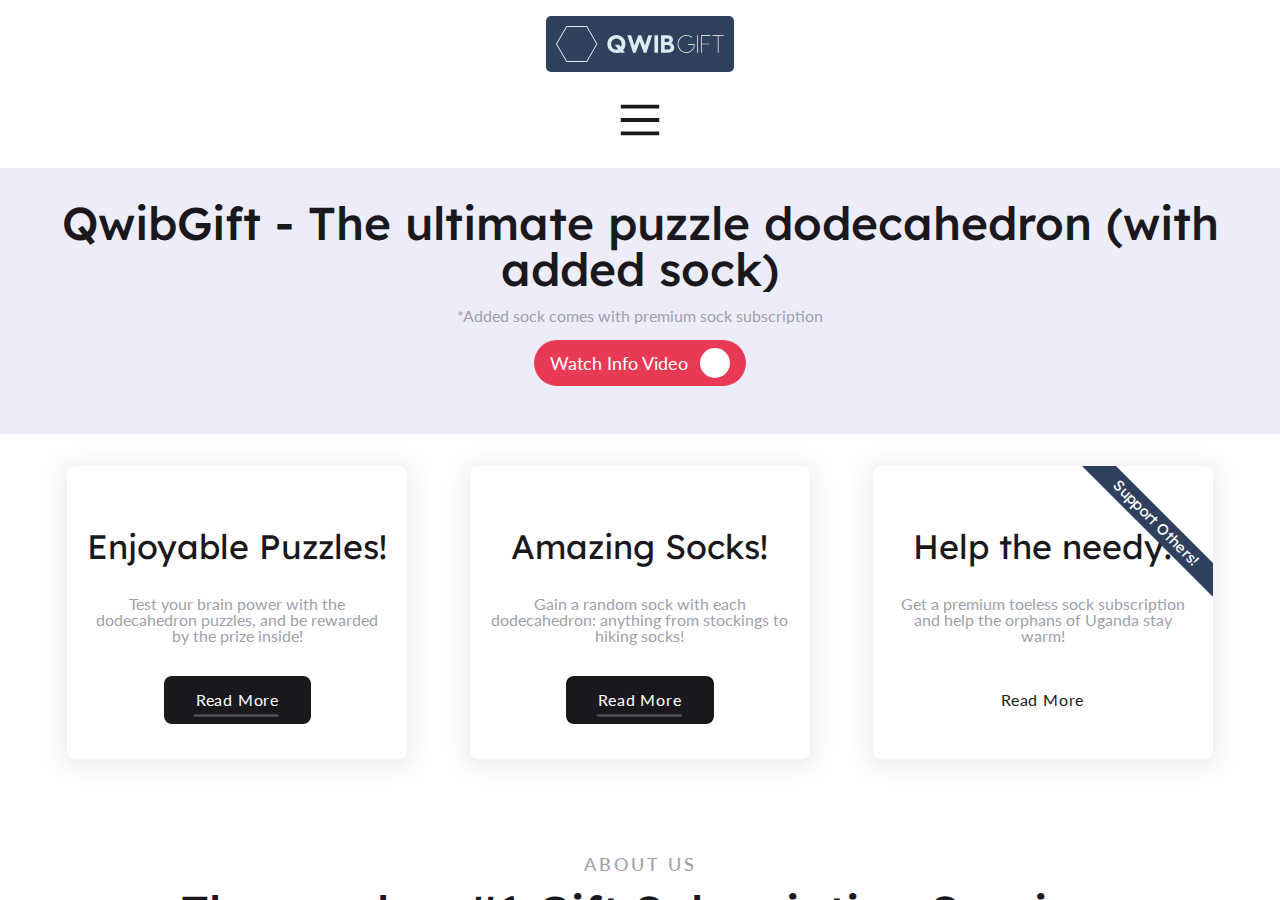
==== commit 4edc4d95: "Scrolling Fixes" ====
--- a/home/index.html
+++ b/home/index.html
@@ -41,7 +41,7 @@
 </head>
 
 <body class="dark transition" id="body">
-
+    <div class="main">
 	<header>
 		<nav class="header header-light sticky" data-offset="500">
 			<div class="sheet sheet-1 grid-layout notransition bounceInDown animated slow">
@@ -108,7 +108,7 @@
             </nav>
         </header>
 
-
+        <a id="top"></a>
 
         <section class="section section-1 scrolling-section scrolling-section-1" style="height:5375px;">
             <div class="scrolling-view">
@@ -127,6 +127,8 @@
                         <img src="../resources/img/dodecahedron.png" alt="" width="256" preserveAspectRatio="true" class="notransition">
                     </div>
                 </div>
+
+                <a id="tiles">
 
                 <div id="scrollElement3" class="scrolling-foreground scrolling-foreground-1 scrollElement" style="top:105%">
 
@@ -195,7 +197,9 @@
                     </div>
                 </div>
 
-                <div id="scrollElement7" class="scrolling-foreground scrolling-foreground-2" style="top: 124%;transform: translateY(-50%) scale(1);">
+                <a id="about"></a>
+
+                <div id="scrollElement7" class="scrolling-foreground scrolling-foreground-2" style="top: 124%;transform: translateY(-50%) scale(1);display:none;">
                     <div class="image image-1">
                         <img src="../resources/img/satisfied.svg" alt="" class="image image-1">
                     </div>
@@ -217,6 +221,8 @@
                     </div>
 
                 </div>
+
+                <a id="prize"></a>
 
                 <div id="scrollElement8" class="scrolling-foreground scrolling-foreground-3" style="transform:scale(2);opacity:0;">
                     <div class="text text-1">
@@ -300,6 +306,8 @@
                 </div>
             </div>
 
+            <a id="pricing"></a>
+
             <div id="scrollElement13" class="scrolling-foreground scrolling-foreground-2" style="translateX(-50%) scale(4);opacity:0;">
                 <div class="grid-item grid-item-1">
                     <p class="caption body-large">Pricing Plan</p>
@@ -313,7 +321,10 @@
                     <div class="divider"></div>
                 </div>
             </div>
+            
         </section>
+
+        </div>
 
         <div id="redirectToggle1" class="scrollDisablePopup">
             <a onclick="showNoScrollFrame()" class="btn btn-1 btn-solid btn-solid-secondary btn-scribble">
@@ -343,12 +354,27 @@
             </span>
         </div>
 
+        <div class="scrollButtons">
+            <a id="scrbtnup" class="btn btn-1 btn-solid btn-solid-primary btn-scribble">
+                <span>
+                    Up
+                </span>
+            </a>
+            <a id="scrbtndown" class="btn btn-1 btn-solid btn-solid-primary btn-scribble">
+                <span>
+                    Down
+                </span>
+            </a>
+        </div>
+
         <iframe id="redirectFrame" class="noScrollFrame" width="100%" height="100%" frameborder="0" src="../old" style="display:none;"></iframe>
+
+        <script src="https://cdnjs.cloudflare.com/ajax/libs/jquery/3.6.0/jquery.min.js"></script> 
 
         <script src='../resources/js/darktogglegsap.js'></script>
         <script src="../resources/js/main.js"></script>
 
-        <script src="../resources/js/new.js"></script>
+        <script src="../resources/js/home.js"></script>
         
 
     </body>
--- a/resources/css/global.css
+++ b/resources/css/global.css
@@ -79,6 +79,7 @@
 
 html {
     overflow-x: hidden;
+    scroll-behavior: smooth;
 }
 
 body {
--- a/resources/css/new.css
+++ b/resources/css/new.css
@@ -242,4 +242,47 @@
     position: fixed;
     transform: translate(-50%,0);
     transform-origin: top;
+}
+
+
+.scrollButtons {
+    background-color: var(--alt-background);
+    color: var(--color);
+    position: fixed;
+    font-family: Lexend, sans-serif;
+    font-size: 16px;
+    line-height: 1.5em;
+    display: -webkit-box;
+    display: -ms-flexbox;
+    display: flex;
+    -ms-flex-wrap: nowrap;
+    flex-wrap: nowrap;
+    z-index: 99;
+    opacity: 1;
+    -webkit-transition: opacity 1s ease;
+    transition: opacity 1s ease;
+    padding: 1em;
+    width: 15em;
+    margin-bottom: 1em;
+    -ms-flex-direction: row;
+    flex-direction: row;
+    align-items: center;
+    bottom: 0;
+    right: 4em;
+    border-radius: 1em;
+    justify-content: space-between;
+    transform-origin:bottom right;
+    transform: translatey(-50%) scale(0.8);
+}
+
+
+@media screen and (max-width: 1450px) {
+    .scrollButtons,
+    .scrollDisablePopup,
+    .main {
+        display:none!important;
+    }
+    .noScrollFrame {
+        display:initial!important;
+    }
 }--- a/resources/css/scrolling.css
+++ b/resources/css/scrolling.css
@@ -60,8 +60,9 @@
     border-radius: 1em;
     justify-content: space-between;
     transform-origin:bottom left;
-    transform:scale(0.8);
+    transform:translatey(-50%) scale(0.8);
 }
+
 
 .noScrollFrame {
     position:absolute; 
